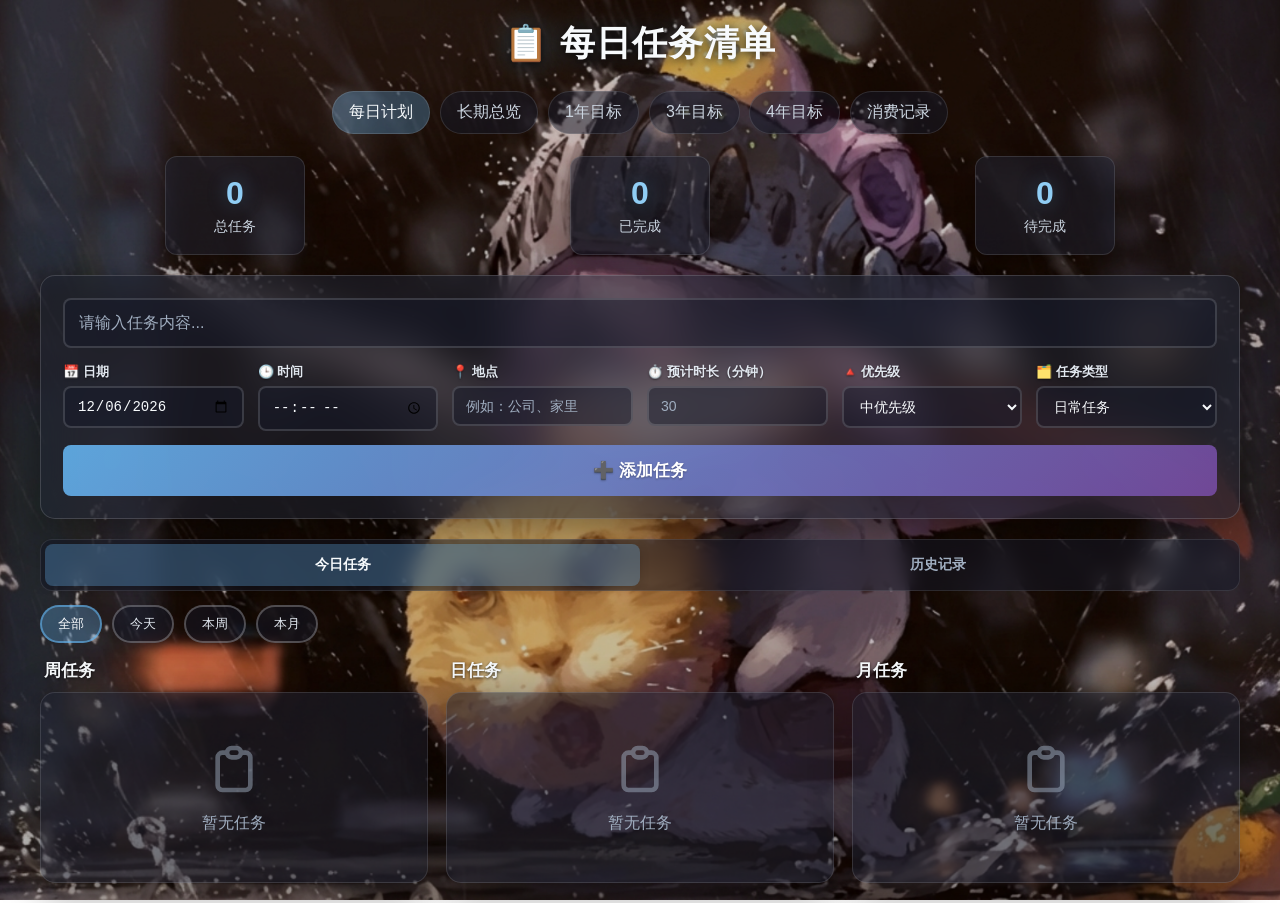
==== index.html @ 4affd630 "Initial static site" ====
﻿<!DOCTYPE html>
<html lang="zh-CN">
<head>
  <meta charset="UTF-8" />
  <meta name="viewport" content="width=device-width, initial-scale=1.0" />
  <title>每日任务清单</title>
  <link rel="stylesheet" href="motion.css" />
  <style>
    * { margin: 0; padding: 0; box-sizing: border-box; }

    body {
      font-family: "Segoe UI", Tahoma, Geneva, Verdana, sans-serif;
      background: url("bg.png") no-repeat center center fixed;
      background-size: cover;
      min-height: 100vh;
      padding: 20px;
      position: relative;
      color: #f7fafc;
    }

    body::before {
      content: "";
      position: fixed;
      inset: 0;
      background: rgba(0, 0, 0, 0.22);
      z-index: -1;
    }

    .container {
      max-width: 1200px;
      margin: 0 auto;
    }

    h1 {
      text-align: center;
      margin-bottom: 24px;
      font-size: 2.2em;
      text-shadow: 0 2px 10px rgba(0,0,0,0.8), 0 0 30px rgba(100, 200, 255, 0.3);
      letter-spacing: 1px;
    }

    .page-nav {
      display: flex;
      flex-wrap: wrap;
      gap: 10px;
      justify-content: center;
      margin-bottom: 22px;
    }

    .nav-link {
      display: inline-flex;
      align-items: center;
      justify-content: center;
      padding: 10px 16px;
      border-radius: 999px;
      background: rgba(20, 25, 40, 0.5);
      border: 1px solid rgba(255, 255, 255, 0.12);
      color: #cbd5e0;
      text-decoration: none;
      transition: transform 0.2s, background 0.2s, color 0.2s;
      backdrop-filter: blur(10px);
    }

    .nav-link:hover,
    .nav-link.active {
      background: rgba(99, 179, 237, 0.3);
      color: #f7fafc;
      transform: translateY(-1px);
    }

    .stats {
      display: flex;
      justify-content: space-around;
      margin-bottom: 20px;
      flex-wrap: wrap;
      gap: 15px;
    }

    .stat-card {
      background: rgba(30, 35, 50, 0.5);
      backdrop-filter: blur(18px);
      padding: 18px 24px;
      border-radius: 12px;
      text-align: center;
      box-shadow: 0 5px 20px rgba(0,0,0,0.3);
      min-width: 140px;
      border: 1px solid rgba(255, 255, 255, 0.12);
    }

    .stat-number {
      font-size: 2em;
      font-weight: bold;
      color: #90cdf4;
      text-shadow: 0 0 20px rgba(99, 179, 237, 0.35);
    }

    .stat-label {
      color: #cbd5e0;
      font-size: 14px;
      margin-top: 6px;
      font-weight: 500;
    }

    .input-section {
      background: rgba(30, 35, 50, 0.55);
      backdrop-filter: blur(20px);
      padding: 22px;
      border-radius: 15px;
      box-shadow: 0 10px 40px rgba(0,0,0,0.4);
      margin-bottom: 20px;
      border: 1px solid rgba(255, 255, 255, 0.15);
    }

    .task-input {
      width: 100%;
      padding: 14px;
      border: 2px solid rgba(255, 255, 255, 0.15);
      border-radius: 8px;
      font-size: 16px;
      margin-bottom: 15px;
      background: rgba(20, 25, 40, 0.5);
      color: #f7fafc;
      transition: all 0.25s;
    }
    .task-input::placeholder { color: #a0aec0; }
    .task-input:focus {
      outline: none;
      border-color: rgba(99, 179, 237, 0.6);
      box-shadow: 0 0 15px rgba(99, 179, 237, 0.2);
    }

    .input-grid {
      display: grid;
      grid-template-columns: repeat(auto-fit, minmax(150px, 1fr));
      gap: 14px;
      margin-bottom: 14px;
    }

    .input-group {
      display: flex;
      flex-direction: column;
    }

    .input-group label {
      font-weight: 600;
      color: #e2e8f0;
      margin-bottom: 5px;
      font-size: 13px;
      text-shadow: 0 1px 2px rgba(0,0,0,0.5);
    }

    .input-group input,
    .input-group select {
      padding: 10px 12px;
      border: 2px solid rgba(255, 255, 255, 0.15);
      border-radius: 8px;
      font-size: 14px;
      transition: all 0.25s;
      background: rgba(20, 25, 40, 0.5);
      color: #f7fafc;
    }

    .input-group input::placeholder { color: #a0aec0; }

    .input-group input:focus,
    .input-group select:focus {
      outline: none;
      border-color: rgba(99, 179, 237, 0.6);
      box-shadow: 0 0 15px rgba(99, 179, 237, 0.2);
    }

    .btn-add {
      width: 100%;
      padding: 14px;
      background: linear-gradient(135deg, rgba(99, 179, 237, 0.9) 0%, rgba(118, 75, 162, 0.9) 100%);
      color: white;
      border: none;
      border-radius: 8px;
      font-size: 17px;
      font-weight: 600;
      cursor: pointer;
      transition: transform 0.2s, box-shadow 0.2s;
      text-shadow: 0 1px 2px rgba(0,0,0,0.3);
    }

    .btn-add:hover {
      transform: translateY(-2px);
      box-shadow: 0 5px 20px rgba(99, 179, 237, 0.4);
    }

    .view-tabs {
      display: flex;
      gap: 0;
      margin-bottom: 14px;
      background: rgba(20, 25, 40, 0.5);
      border-radius: 12px;
      padding: 4px;
      backdrop-filter: blur(10px);
      border: 1px solid rgba(255, 255, 255, 0.1);
    }

    .view-tab {
      flex: 1;
      padding: 12px 18px;
      border: none;
      background: transparent;
      color: #a0aec0;
      border-radius: 8px;
      cursor: pointer;
      transition: all 0.25s;
      font-size: 14px;
      font-weight: 600;
    }

    .view-tab.active {
      background: rgba(99, 179, 237, 0.3);
      color: #f7fafc;
      box-shadow: 0 2px 10px rgba(0,0,0,0.2);
    }

    .filters {
      display: flex;
      gap: 10px;
      margin-bottom: 16px;
      flex-wrap: wrap;
    }

    .filter-btn {
      padding: 8px 16px;
      border: 2px solid rgba(255,255,255,0.25);
      background: rgba(20, 25, 40, 0.5);
      color: #e2e8f0;
      border-radius: 20px;
      cursor: pointer;
      transition: all 0.25s;
      backdrop-filter: blur(10px);
    }

    .filter-btn.active,
    .filter-btn:hover {
      background: rgba(99, 179, 237, 0.3);
      border-color: rgba(99, 179, 237, 0.6);
      color: #f7fafc;
    }

    .task-grid {
      display: grid;
      grid-template-columns: repeat(3, minmax(0, 1fr));
      gap: 18px;
      align-items: start;
    }

    .task-grid.history-mode {
      grid-template-columns: 1fr;
    }
    .task-grid.history-mode .task-column-left,
    .task-grid.history-mode .task-column-right {
      display: none;
    }
    .task-grid.history-mode .task-column-center {
      grid-column: 1 / -1;
    }
    .task-grid.history-mode .column-title {
      display: none;
    }

    @media (max-width: 1100px) {
      .task-grid { grid-template-columns: 1fr; }
    }

    .task-column {
      display: flex;
      flex-direction: column;
      gap: 10px;
    }

    .column-title {
      color: #f7fafc;
      font-size: 1.05em;
      font-weight: 700;
      text-shadow: 0 1px 3px rgba(0,0,0,0.7);
      margin-left: 4px;
    }

    .task-list {
      background: rgba(30, 35, 50, 0.5);
      backdrop-filter: blur(20px);
      border-radius: 15px;
      padding: 18px;
      box-shadow: 0 10px 40px rgba(0,0,0,0.4);
      border: 1px solid rgba(255, 255, 255, 0.12);
      min-height: 180px;
    }

    .date-group { margin-bottom: 24px; }
    .date-group:last-child { margin-bottom: 0; }

    .date-header {
      display: flex;
      align-items: center;
      gap: 10px;
      font-size: 1.05em;
      color: #f7fafc;
      font-weight: 700;
      margin-bottom: 14px;
      padding-bottom: 10px;
      border-bottom: 2px solid rgba(99, 179, 237, .6);
    }

    .date-badge {
      background: linear-gradient(135deg, rgba(99, 179, 237, 0.9) 0%, rgba(118, 75, 162, 0.9) 100%);
      color: white;
      padding: 4px 12px;
      border-radius: 20px;
      font-size: 0.8em;
      box-shadow: 0 2px 10px rgba(0,0,0,0.25);
    }

    .date-weekday {
      color: #a0aec0;
      font-size: 0.9em;
      font-weight: 500;
    }

    .timeline {
      position: relative;
      padding-left: 68px;
    }

    .timeline::before {
      content: '';
      position: absolute;
      left: 50px;
      top: 0;
      bottom: 0;
      width: 3px;
      background: linear-gradient(to bottom, rgba(102, 126, 234, 0.8), rgba(118, 75, 162, 0.8));
      border-radius: 3px;
    }

    .time-period { margin-bottom: 16px; }

    .time-period-header {
      display: flex;
      align-items: center;
      gap: 10px;
      margin-bottom: 10px;
      margin-left: -68px;
      padding-left: 68px;
      position: relative;
    }

    .time-period-icon {
      width: 32px;
      height: 32px;
      border-radius: 50%;
      display: flex;
      align-items: center;
      justify-content: center;
      font-size: 14px;
      position: absolute;
      left: 34px;
      z-index: 2;
      border: 2px solid white;
      box-shadow: 0 2px 8px rgba(0,0,0,0.15);
    }

    .period-morning .time-period-icon { background: #FFD54F; }
    .period-afternoon .time-period-icon { background: #FF8A65; }
    .period-evening .time-period-icon { background: #7986CB; }
    .period-night .time-period-icon { background: #9575CD; }
    .period-allday .time-period-icon { background: #81C784; }

    .time-period-title {
      font-weight: 600;
      color: #e2e8f0;
      font-size: 0.9em;
      text-transform: uppercase;
      letter-spacing: 1px;
    }

    .task-item {
      display: flex;
      align-items: flex-start;
      margin-bottom: 10px;
      position: relative;
      animation: slideIn 0.25s ease;
    }

    @keyframes slideIn {
      from { opacity: 0; transform: translateX(-12px); }
      to { opacity: 1; transform: translateX(0); }
    }

    @keyframes fadeOut {
      from { opacity: 1; transform: translateX(0); }
      to { opacity: 0; transform: translateX(20px); }
    }

    .task-item.fading-out { animation: fadeOut 0.5s ease forwards; }

    .task-time {
      position: absolute;
      left: -68px;
      width: 46px;
      text-align: right;
      font-weight: 700;
      color: #90cdf4;
      font-size: 12px;
      top: 10px;
    }

    .task-dot {
      position: absolute;
      left: -19px;
      top: 14px;
      width: 12px;
      height: 12px;
      border-radius: 50%;
      background: #1a202c;
      border: 3px solid #63b3ed;
      z-index: 1;
      transition: all 0.25s;
      box-shadow: 0 0 8px rgba(99, 179, 237, 0.4);
    }

    .task-item:hover .task-dot {
      transform: scale(1.25);
      background: #63b3ed;
    }
    .task-item.completed .task-dot {
      background: #81C784;
      border-color: #81C784;
    }

    .task-card {
      flex: 1;
      background: rgba(40, 45, 65, 0.62);
      border-radius: 12px;
      padding: 12px;
      margin-left: 12px;
      transition: all 0.25s;
      border-left: 4px solid #63b3ed;
      position: relative;
      backdrop-filter: blur(14px);
      box-shadow: 0 2px 15px rgba(0,0,0,0.28);
    }

    .task-card:hover {
      box-shadow: 0 8px 30px rgba(0,0,0,0.35);
      transform: translateX(4px);
      background: rgba(50, 55, 75, 0.78);
    }

    .task-item.completed .task-card {
      opacity: 0.62;
      border-left-color: #81C784;
    }

    .task-item.completed .task-title {
      text-decoration: line-through;
      color: #a0aec0;
    }

    .task-card.priority-high { border-left-color: #fc8181; }
    .task-card.priority-medium { border-left-color: #f6ad55; }
    .task-card.priority-low { border-left-color: #68d391; }

    .task-header {
      display: flex;
      align-items: flex-start;
      gap: 10px;
      margin-bottom: 8px;
    }

    .checkbox {
      width: 22px;
      height: 22px;
      border: 2px solid #63b3ed;
      border-radius: 50%;
      cursor: pointer;
      display: flex;
      align-items: center;
      justify-content: center;
      transition: all 0.25s;
      flex-shrink: 0;
      margin-top: 2px;
    }

    .checkbox:hover { background: rgba(99, 179, 237, 0.2); }

    .checkbox.checked {
      background: #81C784;
      border-color: #81C784;
    }

    .checkbox.checked::after {
      content: "✓";
      color: #fff;
      font-size: 12px;
      font-weight: 700;
    }

    .task-title {
      flex: 1;
      font-weight: 600;
      color: #f7fafc;
      font-size: 14px;
      line-height: 1.4;
    }

    .task-type-badge {
      display: inline-block;
      margin-left: 8px;
      font-size: 11px;
      padding: 2px 8px;
      border-radius: 12px;
      vertical-align: middle;
      border: 1px solid rgba(255,255,255,.12);
      background: rgba(0,0,0,.25);
      color: #e2e8f0;
    }

    .type-weekly { color: #90cdf4; }
    .type-monthly { color: #f6ad55; }
    .type-halfYear { color: #fc8181; }

    .task-meta {
      display: flex;
      flex-wrap: wrap;
      gap: 8px;
      margin-left: 32px;
      margin-bottom: 6px;
    }

    .task-meta span {
      display: flex;
      align-items: center;
      gap: 4px;
      font-size: 12px;
      color: #e2e8f0;
      background: rgba(0, 0, 0, 0.35);
      padding: 4px 8px;
      border-radius: 14px;
    }

    .priority-badge { font-weight: 600; font-size: 11px; }

    .task-progress {
      margin-left: 32px;
      margin-top: 8px;
      display: flex;
      align-items: center;
      gap: 8px;
      flex-wrap: wrap;
    }

    .progress-bar {
      flex: 1;
      min-width: 140px;
      height: 8px;
      background: rgba(255,255,255,0.12);
      border-radius: 999px;
      overflow: hidden;
    }

    .progress-fill {
      height: 100%;
      background: linear-gradient(90deg, #63b3ed, #9f7aea);
      width: 0%;
      transition: width .25s ease;
    }

    .progress-text {
      font-size: 12px;
      color: #cbd5e0;
      min-width: 36px;
    }

    .btn-progress {
      background: rgba(99,179,237,.25);
      color: #fff;
      border: 1px solid rgba(99,179,237,.4);
      padding: 4px 10px;
      border-radius: 8px;
      cursor: pointer;
      font-size: 12px;
    }

    .btn-progress:hover { background: rgba(99,179,237,.38); }

    .btn-delete {
      background: #ff5252;
      color: white;
      border: none;
      padding: 6px 10px;
      border-radius: 6px;
      cursor: pointer;
      font-size: 12px;
      transition: all 0.25s;
      position: absolute;
      right: 10px;
      top: 10px;
      opacity: 0;
    }

    .task-card:hover .btn-delete { opacity: 1; }
    .btn-delete:hover { background: #ff1744; }

    .empty-state {
      text-align: center;
      padding: 30px 10px;
      color: #a0aec0;
    }

    .empty-state svg {
      width: 56px;
      height: 56px;
      margin-bottom: 12px;
      opacity: 0.5;
    }

    .history-list {
      display: flex;
      flex-direction: column;
      gap: 12px;
    }

    .history-item {
      display: flex;
      align-items: center;
      gap: 15px;
      background: rgba(40, 45, 65, 0.6);
      border-radius: 12px;
      padding: 15px 20px;
      backdrop-filter: blur(15px);
      border-left: 4px solid #81C784;
      animation: slideIn 0.25s ease;
    }

    .history-checkbox {
      width: 24px;
      height: 24px;
      border-radius: 50%;
      background: #81C784;
      display: flex;
      align-items: center;
      justify-content: center;
      color: white;
      font-size: 14px;
      font-weight: bold;
      flex-shrink: 0;
    }

    .history-content { flex: 1; }

    .history-title {
      font-size: 15px;
      font-weight: 600;
      color: #f7fafc;
      text-decoration: line-through;
      opacity: 0.75;
      margin-bottom: 8px;
    }

    .history-meta {
      display: flex;
      flex-wrap: wrap;
      gap: 10px;
    }

    .history-meta span {
      display: flex;
      align-items: center;
      gap: 4px;
      font-size: 12px;
      color: #a0aec0;
      background: rgba(0, 0, 0, 0.35);
      padding: 4px 10px;
      border-radius: 15px;
    }

    .history-meta .completed-time {
      color: #81C784;
      background: rgba(129, 199, 132, 0.15);
    }
  </style>
</head>
<body>
  <div class="container">
    <h1 data-motion-stage style="--motion-order: 0;">📋 每日任务清单</h1>

    <nav class="page-nav" data-motion-stage style="--motion-order: 1;">
      <a class="nav-link active" href="index.html" data-hover-pop>每日计划</a>
      <a class="nav-link" href="goals.html#overview" data-hover-pop>长期总览</a>
      <a class="nav-link" href="goals.html#1y" data-hover-pop>1年目标</a>
      <a class="nav-link" href="goals.html#3y" data-hover-pop>3年目标</a>
      <a class="nav-link" href="goals.html#4y" data-hover-pop>4年目标</a>
      <a class="nav-link" href="expenses.html" data-hover-pop>消费记录</a>
    </nav>

    <div class="stats" data-motion-stage style="--motion-order: 2;">
      <div class="stat-card" data-hover-pop>
        <div class="stat-number" id="totalTasks">0</div>
        <div class="stat-label">总任务</div>
      </div>
      <div class="stat-card" data-hover-pop>
        <div class="stat-number" id="completedTasks">0</div>
        <div class="stat-label">已完成</div>
      </div>
      <div class="stat-card" data-hover-pop>
        <div class="stat-number" id="pendingTasks">0</div>
        <div class="stat-label">待完成</div>
      </div>
    </div>

    <div class="input-section" data-motion-stage style="--motion-order: 3;" data-hover-pop>
      <input type="text" class="task-input" id="taskInput" placeholder="请输入任务内容..." />

      <div class="input-grid">
        <div class="input-group">
          <label>📅 日期</label>
          <input type="date" id="dateInput" />
        </div>
        <div class="input-group">
          <label>🕒 时间</label>
          <input type="time" id="timeInput" />
        </div>
        <div class="input-group">
          <label>📍 地点</label>
          <input type="text" id="locationInput" placeholder="例如：公司、家里" />
        </div>
        <div class="input-group">
          <label>⏱️ 预计时长（分钟）</label>
          <input type="number" id="durationInput" placeholder="30" min="1" />
        </div>
        <div class="input-group">
          <label>🔺 优先级</label>
          <select id="priorityInput">
            <option value="high">高优先级</option>
            <option value="medium" selected>中优先级</option>
            <option value="low">低优先级</option>
          </select>
        </div>
        <div class="input-group">
          <label>🗂️ 任务类型</label>
          <select id="taskTypeInput" onchange="onTaskTypeChange()">
            <option value="daily" selected>日常任务</option>
            <option value="weekly">周任务</option>
            <option value="monthly">月任务</option>
            <option value="halfYear">半年任务</option>
          </select>
        </div>
        <div class="input-group" id="endDateGroup" style="display:none;">
          <label>📅 结束日期</label>
          <input type="date" id="taskEndDateInput" />
        </div>
      </div>

      <button class="btn-add" onclick="addTask()">➕ 添加任务</button>
    </div>

    <div class="view-tabs" data-motion-stage style="--motion-order: 4;" data-hover-pop>
      <button class="view-tab active" id="tab-tasks" onclick="switchView('tasks')">今日任务</button>
      <button class="view-tab" id="tab-history" onclick="switchView('history')">历史记录</button>
    </div>

    <div class="filters" id="taskFilters" data-motion-stage style="--motion-order: 5;">
      <button class="filter-btn active" onclick="filterTasks('all', event)" data-hover-pop>全部</button>
      <button class="filter-btn" onclick="filterTasks('today', event)" data-hover-pop>今天</button>
      <button class="filter-btn" onclick="filterTasks('week', event)" data-hover-pop>本周</button>
      <button class="filter-btn" onclick="filterTasks('month', event)" data-hover-pop>本月</button>
    </div>

    <div class="task-grid motion-swap" id="taskGrid" data-motion-stage style="--motion-order: 6;">
      <div class="task-column task-column-left">
        <h2 class="column-title">周任务</h2>
        <div class="task-list" id="weeklyList"></div>
      </div>
      <div class="task-column task-column-center">
        <h2 class="column-title">日任务</h2>
        <div class="task-list" id="taskList"></div>
      </div>
      <div class="task-column task-column-right">
        <h2 class="column-title">月任务</h2>
        <div class="task-list" id="monthlyList"></div>
      </div>
    </div>
  </div>

  <script src="motion.js"></script>
  <script>
    let tasks = JSON.parse(localStorage.getItem("tasks")) || [];
    let currentFilter = "all";
    let currentView = "tasks";
    const uiSections = {
      input: document.querySelector(".input-section"),
      stats: document.querySelector(".stats"),
      filters: document.getElementById("taskFilters"),
      taskGrid: document.getElementById("taskGrid")
    };

    document.getElementById("dateInput").valueAsDate = new Date();
    initializeMotionState();

    function initializeMotionState() {
      [uiSections.input, uiSections.stats, uiSections.filters].forEach(section => {
        if (!section) return;
        section.classList.add("motion-section", "is-visible");
      });
    }

    function setDailyPanelsVisible(visible) {
      if (!window.PageMotion) {
        uiSections.input.style.display = visible ? "block" : "none";
        uiSections.stats.style.display = visible ? "flex" : "none";
        uiSections.filters.style.display = visible ? "flex" : "none";
        return;
      }

      PageMotion.setVisibility(uiSections.input, visible, { displayValue: "block" });
      PageMotion.setVisibility(uiSections.stats, visible, { displayValue: "flex" });
      PageMotion.setVisibility(uiSections.filters, visible, { displayValue: "flex" });
    }

    function transitionTaskContent(render) {
      if (!window.PageMotion || !uiSections.taskGrid) {
        render();
        return;
      }

      PageMotion.animateSwap(uiSections.taskGrid, render, {
        outMs: 145,
        inMs: 250
      });
    }

    function saveTasks() {
      localStorage.setItem("tasks", JSON.stringify(tasks));
      updateStats();
    }

    function updateStats() {
      const total = tasks.length;
      const completed = tasks.filter(t => t.completed).length;
      const pending = total - completed;

      document.getElementById("totalTasks").textContent = total;
      document.getElementById("completedTasks").textContent = completed;
      document.getElementById("pendingTasks").textContent = pending;
    }

    function addTask() {
      const taskInput = document.getElementById("taskInput");
      const dateInput = document.getElementById("dateInput");
      const timeInput = document.getElementById("timeInput");
      const locationInput = document.getElementById("locationInput");
      const durationInput = document.getElementById("durationInput");
      const priorityInput = document.getElementById("priorityInput");
      const taskTypeInput = document.getElementById("taskTypeInput");
      const taskEndDateInput = document.getElementById("taskEndDateInput");

      if (!taskInput.value.trim()) {
        alert("请输入任务内容！");
        return;
      }

      const taskType = taskTypeInput.value;
      const task = {
        id: Date.now(),
        title: taskInput.value.trim(),
        date: dateInput.value || formatDateKey(new Date()),
        time: timeInput.value,
        location: locationInput.value.trim(),
        duration: durationInput.value,
        priority: priorityInput.value,
        taskType,
        taskEndDate: taskType !== "daily" ? (taskEndDateInput.value || null) : null,
        progress: 0,
        progressHistory: [],
        completed: false,
        createdAt: new Date().toISOString()
      };

      tasks.push(task);
      saveTasks();
      renderTasks();

      taskInput.value = "";
      timeInput.value = "";
      locationInput.value = "";
      durationInput.value = "";
      priorityInput.value = "medium";
      taskTypeInput.value = "daily";
      taskEndDateInput.value = "";
      document.getElementById("endDateGroup").style.display = "none";
    }

    function onTaskTypeChange() {
      const taskType = document.getElementById("taskTypeInput").value;
      const endDateGroup = document.getElementById("endDateGroup");
      const endDateInput = document.getElementById("taskEndDateInput");
      const dateInput = document.getElementById("dateInput");

      if (taskType === "daily") {
        endDateGroup.style.display = "none";
        endDateInput.value = "";
        return;
      }

      endDateGroup.style.display = "flex";

      const startDate = new Date(dateInput.value || new Date());
      const endDate = new Date(startDate);

      switch (taskType) {
        case "weekly":
          endDate.setDate(endDate.getDate() + 6);
          break;
        case "monthly":
          endDate.setMonth(endDate.getMonth() + 1);
          endDate.setDate(endDate.getDate() - 1);
          break;
        case "halfYear":
          endDate.setMonth(endDate.getMonth() + 6);
          endDate.setDate(endDate.getDate() - 1);
          break;
      }

      endDateInput.value = formatDateKey(endDate);
    }

    function formatDateKey(date) {
      const y = date.getFullYear();
      const m = String(date.getMonth() + 1).padStart(2, "0");
      const d = String(date.getDate()).padStart(2, "0");
      return `${y}-${m}-${d}`;
    }

    function getTaskTypeLabel(type) {
      const labels = {
        daily: "日常",
        weekly: "周任务",
        monthly: "月任务",
        halfYear: "半年任务"
      };
      return labels[type] || type;
    }

    function toggleTask(id) {
      const task = tasks.find(t => t.id === id);
      const taskElement = document.querySelector(`.task-item[data-task-id="${id}"]`);

      if (!task || !taskElement) return;

      taskElement.classList.add("fading-out");
      setTimeout(() => {
        task.completed = true;
        task.completedAt = new Date().toISOString();
        saveTasks();
        renderTasks();
      }, 350);
    }

    function deleteTask(id) {
      if (!confirm("确定要删除这个任务吗？")) return;
      tasks = tasks.filter(t => t.id !== id);
      saveTasks();
      if (currentView === "history") renderHistory();
      else renderTasks();
    }

    function filterTasks(filter, event) {
      if (currentFilter === filter) {
        document.querySelectorAll(".filter-btn").forEach(btn => btn.classList.remove("active"));
        if (event && event.target) event.target.classList.add("active");
        return;
      }

      currentFilter = filter;
      document.querySelectorAll(".filter-btn").forEach(btn => btn.classList.remove("active"));
      if (event && event.target) event.target.classList.add("active");
      if (currentView === "tasks") {
        transitionTaskContent(() => renderTasks());
      }
    }

    function switchView(view) {
      if (currentView === view) return;
      currentView = view;

      document.querySelectorAll(".view-tab").forEach(tab => tab.classList.remove("active"));
      document.getElementById(`tab-${view}`).classList.add("active");

      const inputSection = document.querySelector(".input-section");
      const taskFilters = document.getElementById("taskFilters");
      const stats = document.querySelector(".stats");
      const taskGrid = document.getElementById("taskGrid");
      const weeklyList = document.getElementById("weeklyList");
      const monthlyList = document.getElementById("monthlyList");

      transitionTaskContent(() => {
        if (view === "history") {
          if (!window.PageMotion) {
            inputSection.style.display = "none";
            taskFilters.style.display = "none";
            stats.style.display = "none";
          } else {
            setDailyPanelsVisible(false);
          }

          taskGrid.classList.add("history-mode");
          weeklyList.innerHTML = "";
          monthlyList.innerHTML = "";
          renderHistory();
          return;
        }

        if (!window.PageMotion) {
          inputSection.style.display = "block";
          taskFilters.style.display = "flex";
          stats.style.display = "flex";
        } else {
          setDailyPanelsVisible(true);
        }

        taskGrid.classList.remove("history-mode");
        renderTasks();
      });
    }

    function getFilteredTasks() {
      const today = new Date();
      today.setHours(0, 0, 0, 0);

      const weekLater = new Date(today);
      weekLater.setDate(weekLater.getDate() + 7);

      const monthLater = new Date(today);
      monthLater.setMonth(monthLater.getMonth() + 1);

      const pendingTasks = tasks.filter(task => !task.completed);

      return pendingTasks.filter(task => {
        const taskDate = new Date(task.date);
        taskDate.setHours(0, 0, 0, 0);

        switch (currentFilter) {
          case "today":
            return taskDate.getTime() === today.getTime();
          case "week":
            return taskDate >= today && taskDate <= weekLater;
          case "month":
            return taskDate >= today && taskDate <= monthLater;
          default:
            return true;
        }
      }).sort((a, b) => {
        const dateCompare = new Date(a.date) - new Date(b.date);
        if (dateCompare !== 0) return dateCompare;

        if (!a.time && !b.time) return 0;
        if (!a.time) return 1;
        if (!b.time) return -1;
        return a.time.localeCompare(b.time);
      });
    }

    function getCompletedTasks() {
      return tasks
        .filter(task => task.completed)
        .sort((a, b) => new Date(b.completedAt || b.createdAt) - new Date(a.completedAt || a.createdAt));
    }

    function getTimePeriod(time) {
      if (!time) return "allday";
      const hour = parseInt(time.split(":")[0], 10);
      if (hour < 12) return "morning";
      if (hour < 18) return "afternoon";
      if (hour < 22) return "evening";
      return "night";
    }

    function getPeriodTitle(period) {
      const titles = {
        morning: "🌅 上午",
        afternoon: "☀️ 下午",
        evening: "🌆 晚上",
        night: "🌙 深夜",
        allday: "📌 全天"
      };
      return titles[period];
    }

    function getPeriodIcon(period) {
      const icons = {
        morning: "🌅",
        afternoon: "☀️",
        evening: "🌆",
        night: "🌙",
        allday: "📌"
      };
      return icons[period];
    }

    function renderTasks() {
      const taskGrid = document.getElementById("taskGrid");
      taskGrid.classList.remove("history-mode");

      const filteredTasks = getFilteredTasks();

      // 关键修复：长期任务不要生成“每天实例”，避免刷屏
      // 直接按任务类型分栏展示
      const weeklyTasks = filteredTasks.filter(task => task.taskType === "weekly");
      const dailyTasks = filteredTasks.filter(task => task.taskType === "daily" || !task.taskType);
      const monthlyTasks = filteredTasks.filter(task => task.taskType === "monthly" || task.taskType === "halfYear");

      renderTaskColumn("weeklyList", weeklyTasks);
      renderTaskColumn("taskList", dailyTasks);
      renderTaskColumn("monthlyList", monthlyTasks);
    }

    function renderTaskColumn(listId, columnTasks) {
      const taskList = document.getElementById(listId);
      if (!taskList) return;

      if (columnTasks.length === 0) {
        taskList.innerHTML = `
          <div class="empty-state" data-hover-pop>
            <svg viewBox="0 0 24 24" fill="none" stroke="currentColor" stroke-width="2">
              <path d="M9 5H7a2 2 0 00-2 2v12a2 2 0 002 2h10a2 2 0 002-2V7a2 2 0 00-2-2h-2M9 5a2 2 0 002 2h2a2 2 0 002-2M9 5a2 2 0 012-2h2a2 2 0 012 2"/>
            </svg>
            <p>暂无任务</p>
          </div>
        `;
        return;
      }

      const groupedTasks = columnTasks.reduce((groups, task) => {
        const date = task.date || "未指定日期";
        if (!groups[date]) groups[date] = [];
        groups[date].push(task);
        return groups;
      }, {});

      const sortedDates = Object.keys(groupedTasks).sort((a, b) => {
        if (a === "未指定日期") return 1;
        if (b === "未指定日期") return -1;
        return new Date(a) - new Date(b);
      });

      let html = "";
      for (const date of sortedDates) {
        const dateTasks = groupedTasks[date];
        const dateInfo = formatDateInfo(date);

        html += `
          <div class="date-group">
            <div class="date-header">
              <span class="date-badge">${dateInfo.label}</span>
              <span>${dateInfo.fullDate}</span>
              <span class="date-weekday">${dateInfo.weekday}</span>
            </div>
            <div class="timeline">
        `;

        const periodGroups = dateTasks.reduce((groups, task) => {
          const period = getTimePeriod(task.time);
          if (!groups[period]) groups[period] = [];
          groups[period].push(task);
          return groups;
        }, {});

        const periodOrder = ["morning", "afternoon", "evening", "night", "allday"];

        for (const period of periodOrder) {
          if (!periodGroups[period]) continue;

          html += `
            <div class="time-period period-${period}">
              <div class="time-period-header">
                <div class="time-period-icon">${getPeriodIcon(period)}</div>
                <span class="time-period-title">${getPeriodTitle(period)}</span>
              </div>
          `;

          for (const task of periodGroups[period]) {
            html += renderTaskItem(task);
          }

          html += `</div>`;
        }

        html += `</div></div>`;
      }

      taskList.innerHTML = html;
    }

    function renderHistory() {
      const taskList = document.getElementById("taskList");
      const completedTasks = getCompletedTasks();

      if (completedTasks.length === 0) {
        taskList.innerHTML = `
          <div class="empty-state" data-hover-pop>
            <svg viewBox="0 0 24 24" fill="none" stroke="currentColor" stroke-width="2">
              <path d="M9 5H7a2 2 0 00-2 2v12a2 2 0 002 2h10a2 2 0 002-2V7a2 2 0 00-2-2h-2M9 5a2 2 0 002 2h2a2 2 0 002-2M9 5a2 2 0 012-2h2a2 2 0 012 2"/>
            </svg>
            <p>暂无已完成任务</p>
          </div>
        `;
        return;
      }

      let html = '<div class="history-list">';

      for (const task of completedTasks) {
        const completedDate = new Date(task.completedAt || task.createdAt);
        const completedTimeStr =
          `${completedDate.getMonth() + 1}月${completedDate.getDate()}日 ` +
          `${String(completedDate.getHours()).padStart(2, "0")}:${String(completedDate.getMinutes()).padStart(2, "0")}`;

        const priorityBadgeMap = {
          high: "🔴 高",
          medium: "🟡 中",
          low: "🟢 低"
        };
        const priorityBadge = priorityBadgeMap[task.priority] || "🟡 中";

        html += `
          <div class="history-item" data-hover-pop>
            <div class="history-checkbox">✓</div>
            <div class="history-content">
              <div class="history-title">${escapeHtml(task.title)}</div>
              <div class="history-meta">
                <span>📅 ${task.date || "未指定日期"}</span>
                ${task.time ? `<span>🕒 ${task.time}</span>` : ""}
                ${task.location ? `<span>📍 ${escapeHtml(task.location)}</span>` : ""}
                <span class="priority-badge">${priorityBadge}</span>
                <span class="completed-time">✓ 完成于 ${completedTimeStr}</span>
              </div>
            </div>
            <button class="btn-delete" onclick="deleteTask(${task.id})" style="opacity:1;position:static;">删除</button>
          </div>
        `;
      }

      html += "</div>";
      taskList.innerHTML = html;
    }

    function renderTaskItem(task) {
      const priorityClass = `priority-${task.priority || "medium"}`;
      const priorityBadgeMap = {
        high: "🔴 高",
        medium: "🟡 中",
        low: "🟢 低"
      };
      const priorityBadge = priorityBadgeMap[task.priority] || "🟡 中";

      const isLongTerm = task.taskType && task.taskType !== "daily";
      const taskTypeLabel = isLongTerm ? getTaskTypeLabel(task.taskType) : "";
      const typeClass = isLongTerm ? `type-${task.taskType}` : "";

      let remainingDays = "";
      if (isLongTerm && task.taskEndDate) {
        const end = new Date(task.taskEndDate);
        const today = new Date();
        today.setHours(0, 0, 0, 0);
        end.setHours(0, 0, 0, 0);

        const diff = Math.ceil((end - today) / (1000 * 60 * 60 * 24));
        if (diff > 0) remainingDays = `还剩${diff}天`;
        else if (diff === 0) remainingDays = "今天截止";
        else remainingDays = "已过期";
      }

      return `
        <div class="task-item ${task.completed ? "completed" : ""} ${isLongTerm ? `long-term ${typeClass}` : ""}" data-task-id="${task.id}" data-hover-pop>
          <div class="task-time">${task.time || (isLongTerm ? "长期" : "全天")}</div>
          <div class="task-dot"></div>
          <div class="task-card ${priorityClass}">
            <div class="task-header">
              <div class="checkbox ${task.completed ? "checked" : ""}" onclick="toggleTask(${task.id})"></div>
              <div class="task-title">
                ${escapeHtml(task.title)}
                ${isLongTerm ? `<span class="task-type-badge ${typeClass}">${taskTypeLabel}</span>` : ""}
              </div>
            </div>
            <div class="task-meta">
              ${task.location ? `<span>📍 ${escapeHtml(task.location)}</span>` : ""}
              ${task.duration ? `<span>⏱️ ${task.duration}分钟</span>` : ""}
              <span class="priority-badge">${priorityBadge}</span>
              ${isLongTerm && remainingDays ? `<span class="remaining-days">⏰ ${remainingDays}</span>` : ""}
            </div>
            ${isLongTerm && !task.completed ? `
              <div class="task-progress">
                <div class="progress-bar">
                  <div class="progress-fill" style="width: ${task.progress || 0}%"></div>
                </div>
                <span class="progress-text">${task.progress || 0}%</span>
                <button class="btn-progress" onclick="updateProgress(${task.id}, event)">更新进度</button>
              </div>
            ` : ""}
            <button class="btn-delete" onclick="deleteTask(${task.id})">删除</button>
          </div>
        </div>
      `;
    }

    function updateProgress(id, event) {
      if (event) event.stopPropagation();
      const task = tasks.find(t => t.id === id);
      if (!task) return;

      const current = Number(task.progress || 0);
      const input = prompt(`请输入进度（0-100）`, current);
      if (input === null) return;

      const value = Number(input);
      if (Number.isNaN(value) || value < 0 || value > 100) {
        alert("请输入 0 到 100 的数字");
        return;
      }

      task.progress = value;
      task.progressHistory = task.progressHistory || [];
      task.progressHistory.push({
        value,
        time: new Date().toISOString()
      });

      if (value >= 100) {
        task.completed = true;
        task.completedAt = new Date().toISOString();
      }

      saveTasks();
      if (currentView === "history") renderHistory();
      else renderTasks();
    }

    function formatDateInfo(dateStr) {
      if (!dateStr || dateStr === "未指定日期") {
        return { label: "未指定", fullDate: "未指定日期", weekday: "" };
      }

      const date = new Date(dateStr);
      if (Number.isNaN(date.getTime())) {
        return { label: "异常日期", fullDate: dateStr, weekday: "" };
      }

      const today = new Date();
      today.setHours(0, 0, 0, 0);

      const tomorrow = new Date(today);
      tomorrow.setDate(tomorrow.getDate() + 1);

      const current = new Date(date);
      current.setHours(0, 0, 0, 0);

      const weekdays = ["周日", "周一", "周二", "周三", "周四", "周五", "周六"];

      let label;
      if (current.getTime() === today.getTime()) label = "今天";
      else if (current.getTime() === tomorrow.getTime()) label = "明天";
      else label = `${date.getMonth() + 1}/${date.getDate()}`;

      return {
        label,
        fullDate: `${date.getFullYear()}年${date.getMonth() + 1}月${date.getDate()}日`,
        weekday: weekdays[date.getDay()]
      };
    }

    function escapeHtml(text) {
      const div = document.createElement("div");
      div.textContent = text ?? "";
      return div.innerHTML;
    }

    document.getElementById("taskInput").addEventListener("keypress", function(e) {
      if (e.key === "Enter") addTask();
    });

    renderTasks();
    updateStats();
  </script>
</body>
</html>
---- motion.css ----
:root {
  --motion-fast: 190ms;
  --motion-base: 280ms;
  --motion-slow: 380ms;
  --motion-ease: cubic-bezier(0.22, 1, 0.36, 1);
  --motion-shift-sm: 10px;
  --motion-shift-md: 18px;
  --hover-pop-ms: 460ms;
  --hover-lift: -5px;
  --hover-rest-lift: -1px;
  --hover-pop-shadow: 0 14px 26px rgba(15, 23, 42, 0.16);
}

html.motion-enabled body {
  transition:
    opacity var(--motion-base) var(--motion-ease),
    transform var(--motion-base) var(--motion-ease),
    filter var(--motion-base) var(--motion-ease);
}

html.motion-enabled body.page-leaving {
  opacity: 0;
  transform: translateY(var(--motion-shift-sm));
  filter: saturate(0.98);
}

html.motion-enabled [data-motion-stage],
html.motion-enabled [data-motion-item] {
  will-change: opacity, transform;
  backface-visibility: hidden;
}

html.motion-enabled body.page-ready [data-motion-stage] {
  animation: motion-stage-in var(--motion-slow) var(--motion-ease) both;
  animation-delay: calc(var(--motion-order, 0) * 72ms);
}

html.motion-enabled body.page-ready [data-motion-item] {
  animation: motion-item-in var(--motion-base) var(--motion-ease) both;
  animation-delay: calc(150ms + (var(--motion-item-order, 0) * 46ms));
}

html.motion-enabled .motion-swap,
html.motion-enabled .motion-section {
  will-change: opacity, transform;
  backface-visibility: hidden;
}

html.motion-enabled .motion-swap {
  transition:
    opacity var(--motion-fast) var(--motion-ease),
    transform var(--motion-fast) var(--motion-ease),
    filter var(--motion-fast) var(--motion-ease);
}

html.motion-enabled .motion-swap.is-switching-out {
  opacity: 0;
  transform: translateY(var(--motion-shift-sm));
  filter: saturate(0.98);
}

html.motion-enabled .motion-swap.is-switching-in {
  animation: motion-swap-in var(--motion-base) var(--motion-ease) both;
}

html.motion-enabled .motion-section {
  transition:
    opacity var(--motion-base) var(--motion-ease),
    transform var(--motion-base) var(--motion-ease),
    filter var(--motion-base) var(--motion-ease);
}

html.motion-enabled .motion-section.is-hiding,
html.motion-enabled .motion-section.is-hidden,
html.motion-enabled .motion-section.is-revealing {
  opacity: 0;
  transform: translateY(calc(var(--motion-shift-sm) * -1));
  filter: saturate(0.98);
}

html.motion-enabled .motion-section.is-visible,
html.motion-enabled .motion-section:not(.is-hidden):not(.is-hiding):not(.is-revealing) {
  opacity: 1;
  transform: translateY(0);
  filter: none;
}

html.motion-enabled .motion-section[hidden] {
  display: none !important;
}

@keyframes motion-stage-in {
  from {
    opacity: 0;
    transform: translateY(var(--motion-shift-md));
  }
  to {
    opacity: 1;
    transform: translateY(0);
  }
}

@keyframes motion-item-in {
  from {
    opacity: 0;
    transform: translateY(14px);
  }
  to {
    opacity: 1;
    transform: translateY(0);
  }
}

@keyframes motion-swap-in {
  from {
    opacity: 0;
    transform: translateY(14px);
    filter: saturate(0.98);
  }
  to {
    opacity: 1;
    transform: translateY(0);
    filter: none;
  }
}

@media (hover: hover) and (pointer: fine) {
  html.motion-enabled [data-hover-pop] {
    will-change: transform, box-shadow, filter;
    backface-visibility: hidden;
    transition:
      transform var(--motion-base) var(--motion-ease),
      box-shadow var(--motion-base) var(--motion-ease),
      filter var(--motion-base) var(--motion-ease);
    transform: translate3d(0, 0, 0);
  }

  html.motion-enabled [data-hover-pop].is-hover-popping {
    animation: hover-pop var(--hover-pop-ms) var(--motion-ease) both;
  }

  html.motion-enabled [data-hover-pop]:hover {
    transform: translate3d(0, var(--hover-rest-lift), 0);
    box-shadow: var(--hover-pop-shadow);
    filter: brightness(1.015) saturate(1.02);
  }
}

@keyframes hover-pop {
  0% {
    transform: translate3d(0, 0, 0);
  }
  42% {
    transform: translate3d(0, var(--hover-lift), 0);
  }
  72% {
    transform: translate3d(0, 0, 0);
  }
  100% {
    transform: translate3d(0, var(--hover-rest-lift), 0);
  }
}

@media (prefers-reduced-motion: reduce) {
  :root {
    --motion-fast: 1ms;
    --motion-base: 1ms;
    --motion-slow: 1ms;
    --motion-shift-sm: 0px;
    --motion-shift-md: 0px;
    --hover-pop-ms: 1ms;
    --hover-lift: 0px;
    --hover-rest-lift: 0px;
  }

  html.motion-enabled body,
  html.motion-enabled [data-motion-stage],
  html.motion-enabled [data-motion-item],
  html.motion-enabled .motion-swap,
  html.motion-enabled .motion-section,
  html.motion-enabled [data-hover-pop] {
    animation-duration: 1ms !important;
    animation-delay: 0ms !important;
    transition-duration: 1ms !important;
    transform: none !important;
    filter: none !important;
  }

  html.motion-enabled [data-hover-pop]:hover,
  html.motion-enabled [data-hover-pop].is-hover-popping {
    box-shadow: none !important;
  }
}
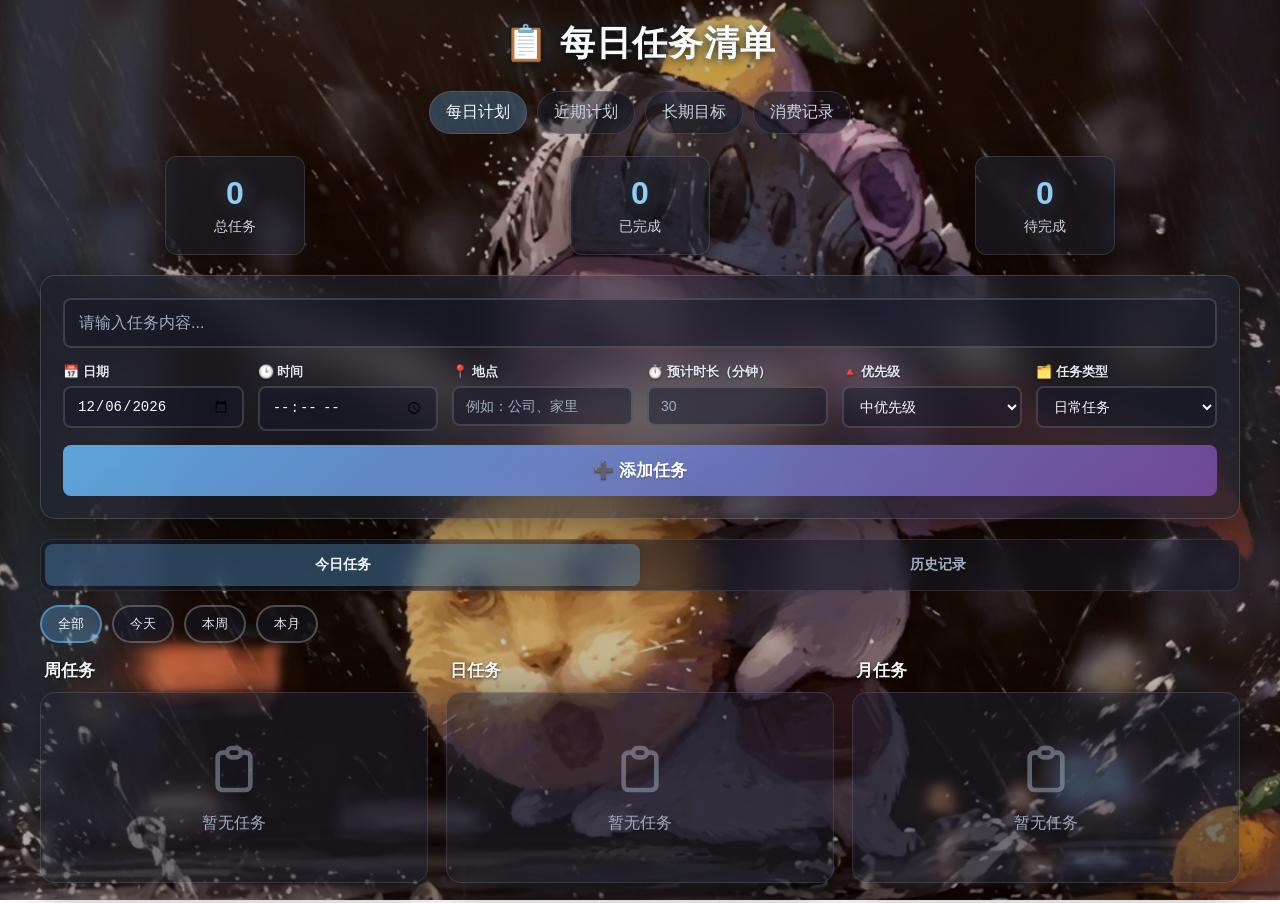
==== commit b57ed47b: "Deploy static site to GitHub Pages" ====
--- a/index.html
+++ b/index.html
@@ -1,16 +1,16 @@
-﻿<!DOCTYPE html>
+<!DOCTYPE html>
 <html lang="zh-CN">
 <head>
   <meta charset="UTF-8" />
   <meta name="viewport" content="width=device-width, initial-scale=1.0" />
   <title>每日任务清单</title>
-  <link rel="stylesheet" href="motion.css" />
+  <link rel="stylesheet" href="styles/motion.css" />
   <style>
     * { margin: 0; padding: 0; box-sizing: border-box; }
 
     body {
       font-family: "Segoe UI", Tahoma, Geneva, Verdana, sans-serif;
-      background: url("bg.png") no-repeat center center fixed;
+      background: url("assets/bg.png") no-repeat center center fixed;
       background-size: cover;
       min-height: 100vh;
       padding: 20px;
@@ -384,6 +384,7 @@
       align-items: flex-start;
       margin-bottom: 10px;
       position: relative;
+      isolation: isolate;
       animation: slideIn 0.25s ease;
     }
 
@@ -630,6 +631,8 @@
       display: flex;
       align-items: center;
       gap: 15px;
+      position: relative;
+      isolation: isolate;
       background: rgba(40, 45, 65, 0.6);
       border-radius: 12px;
       padding: 15px 20px;
@@ -690,12 +693,10 @@
   <div class="container">
     <h1 data-motion-stage style="--motion-order: 0;">📋 每日任务清单</h1>
 
-    <nav class="page-nav" data-motion-stage style="--motion-order: 1;">
+            <nav class="page-nav" data-motion-stage style="--motion-order: 1;">
       <a class="nav-link active" href="index.html" data-hover-pop>每日计划</a>
-      <a class="nav-link" href="goals.html#overview" data-hover-pop>长期总览</a>
-      <a class="nav-link" href="goals.html#1y" data-hover-pop>1年目标</a>
-      <a class="nav-link" href="goals.html#3y" data-hover-pop>3年目标</a>
-      <a class="nav-link" href="goals.html#4y" data-hover-pop>4年目标</a>
+      <a class="nav-link" href="recent.html" data-hover-pop>近期计划</a>
+      <a class="nav-link" href="goals.html#overview" data-hover-pop>长期目标</a>
       <a class="nav-link" href="expenses.html" data-hover-pop>消费记录</a>
     </nav>
 
@@ -788,7 +789,7 @@
     </div>
   </div>
 
-  <script src="motion.js"></script>
+  <script src="scripts/motion.js"></script>
   <script>
     let tasks = JSON.parse(localStorage.getItem("tasks")) || [];
     let currentFilter = "all";
@@ -962,12 +963,59 @@
       }, 350);
     }
 
-    function deleteTask(id) {
-      if (!confirm("确定要删除这个任务吗？")) return;
-      tasks = tasks.filter(t => t.id !== id);
-      saveTasks();
-      if (currentView === "history") renderHistory();
-      else renderTasks();
+    function cloneTaskSnapshot(task) {
+      if (window.structuredClone) return window.structuredClone(task);
+      return JSON.parse(JSON.stringify(task));
+    }
+
+    function findTaskDeleteElement(id, trigger) {
+      if (trigger && typeof trigger.closest === "function") {
+        const container = trigger.closest(".task-item, .history-item");
+        if (container) return container;
+      }
+
+      return currentView === "history"
+        ? document.querySelector(`.history-item[data-task-id="${id}"]`)
+        : document.querySelector(`.task-item[data-task-id="${id}"]`);
+    }
+
+    function deleteTask(id, trigger) {
+      const taskIndex = tasks.findIndex(task => task.id === id);
+      if (taskIndex < 0) return;
+
+      const snapshot = cloneTaskSnapshot(tasks[taskIndex]);
+      const deleteElement = findTaskDeleteElement(id, trigger);
+
+      const removeTask = () => {
+        tasks = tasks.filter(task => task.id !== id);
+        saveTasks();
+        if (currentView === "history") renderHistory();
+        else renderTasks();
+      };
+
+      const restoreTask = () => {
+        if (tasks.some(task => task.id === id)) return;
+        const nextTasks = tasks.slice();
+        nextTasks.splice(Math.min(taskIndex, nextTasks.length), 0, snapshot);
+        tasks = nextTasks;
+        saveTasks();
+        if (currentView === "history") renderHistory();
+        else renderTasks();
+      };
+
+      if (window.PageMotion?.removeWithUndo) {
+        PageMotion.removeWithUndo({
+          key: `task:${id}`,
+          element: deleteElement,
+          label: snapshot.title || "\u672a\u547d\u540d\u4efb\u52a1",
+          remove: removeTask,
+          restore: restoreTask,
+          timeoutMs: 2200
+        });
+        return;
+      }
+
+      removeTask();
     }
 
     function filterTasks(filter, event) {
@@ -1118,6 +1166,7 @@
       renderTaskColumn("weeklyList", weeklyTasks);
       renderTaskColumn("taskList", dailyTasks);
       renderTaskColumn("monthlyList", monthlyTasks);
+      window.PageMotion?.reconcilePendingRemovals?.();
     }
 
     function renderTaskColumn(listId, columnTasks) {
@@ -1126,7 +1175,7 @@
 
       if (columnTasks.length === 0) {
         taskList.innerHTML = `
-          <div class="empty-state" data-hover-pop>
+          <div class="empty-state">
             <svg viewBox="0 0 24 24" fill="none" stroke="currentColor" stroke-width="2">
               <path d="M9 5H7a2 2 0 00-2 2v12a2 2 0 002 2h10a2 2 0 002-2V7a2 2 0 00-2-2h-2M9 5a2 2 0 002 2h2a2 2 0 002-2M9 5a2 2 0 012-2h2a2 2 0 012 2"/>
             </svg>
@@ -1203,13 +1252,14 @@
 
       if (completedTasks.length === 0) {
         taskList.innerHTML = `
-          <div class="empty-state" data-hover-pop>
+          <div class="empty-state">
             <svg viewBox="0 0 24 24" fill="none" stroke="currentColor" stroke-width="2">
               <path d="M9 5H7a2 2 0 00-2 2v12a2 2 0 002 2h10a2 2 0 002-2V7a2 2 0 00-2-2h-2M9 5a2 2 0 002 2h2a2 2 0 002-2M9 5a2 2 0 012-2h2a2 2 0 012 2"/>
             </svg>
             <p>暂无已完成任务</p>
           </div>
         `;
+        window.PageMotion?.reconcilePendingRemovals?.();
         return;
       }
 
@@ -1229,7 +1279,7 @@
         const priorityBadge = priorityBadgeMap[task.priority] || "🟡 中";
 
         html += `
-          <div class="history-item" data-hover-pop>
+          <div class="history-item" data-task-id="${task.id}">
             <div class="history-checkbox">✓</div>
             <div class="history-content">
               <div class="history-title">${escapeHtml(task.title)}</div>
@@ -1241,13 +1291,14 @@
                 <span class="completed-time">✓ 完成于 ${completedTimeStr}</span>
               </div>
             </div>
-            <button class="btn-delete" onclick="deleteTask(${task.id})" style="opacity:1;position:static;">删除</button>
+            <button class="btn-delete" onclick="deleteTask(${task.id}, this)" style="opacity:1;position:static;">删除</button>
           </div>
         `;
       }
 
       html += "</div>";
       taskList.innerHTML = html;
+      window.PageMotion?.reconcilePendingRemovals?.();
     }
 
     function renderTaskItem(task) {
@@ -1277,7 +1328,7 @@
       }
 
       return `
-        <div class="task-item ${task.completed ? "completed" : ""} ${isLongTerm ? `long-term ${typeClass}` : ""}" data-task-id="${task.id}" data-hover-pop>
+        <div class="task-item ${task.completed ? "completed" : ""} ${isLongTerm ? `long-term ${typeClass}` : ""}" data-task-id="${task.id}">
           <div class="task-time">${task.time || (isLongTerm ? "长期" : "全天")}</div>
           <div class="task-dot"></div>
           <div class="task-card ${priorityClass}">
@@ -1303,7 +1354,7 @@
                 <button class="btn-progress" onclick="updateProgress(${task.id}, event)">更新进度</button>
               </div>
             ` : ""}
-            <button class="btn-delete" onclick="deleteTask(${task.id})">删除</button>
+            <button class="btn-delete" onclick="deleteTask(${task.id}, this)">删除</button>
           </div>
         </div>
       `;
--- a/styles/motion.css
+++ b/styles/motion.css
@@ -0,0 +1,402 @@
+﻿:root {
+  --motion-fast: 190ms;
+  --motion-base: 280ms;
+  --motion-slow: 380ms;
+  --motion-ease: cubic-bezier(0.22, 1, 0.36, 1);
+  --motion-shift-sm: 10px;
+  --motion-shift-md: 18px;
+  --hover-pop-ms: 460ms;
+  --hover-lift: -5px;
+  --hover-rest-lift: -1px;
+  --hover-pop-shadow: 0 14px 26px rgba(15, 23, 42, 0.16);
+}
+
+html.motion-enabled body {
+  transition:
+    opacity var(--motion-base) var(--motion-ease),
+    transform var(--motion-base) var(--motion-ease),
+    filter var(--motion-base) var(--motion-ease);
+}
+
+html.motion-enabled body.page-leaving {
+  opacity: 0;
+  transform: translateY(var(--motion-shift-sm));
+  filter: saturate(0.98);
+}
+
+html.motion-enabled [data-motion-stage],
+html.motion-enabled [data-motion-item] {
+  will-change: opacity, transform;
+  backface-visibility: hidden;
+}
+
+html.motion-enabled body.page-ready [data-motion-stage] {
+  animation: motion-stage-in var(--motion-slow) var(--motion-ease) both;
+  animation-delay: calc(var(--motion-order, 0) * 72ms);
+}
+
+html.motion-enabled body.page-ready [data-motion-item] {
+  animation: motion-item-in var(--motion-base) var(--motion-ease) both;
+  animation-delay: calc(150ms + (var(--motion-item-order, 0) * 46ms));
+}
+
+html.motion-enabled .motion-swap,
+html.motion-enabled .motion-section {
+  will-change: opacity, transform;
+  backface-visibility: hidden;
+}
+
+html.motion-enabled .motion-swap {
+  transition:
+    opacity var(--motion-fast) var(--motion-ease),
+    transform var(--motion-fast) var(--motion-ease),
+    filter var(--motion-fast) var(--motion-ease);
+}
+
+html.motion-enabled .motion-swap.is-switching-out {
+  opacity: 0;
+  transform: translateY(var(--motion-shift-sm));
+  filter: saturate(0.98);
+}
+
+html.motion-enabled .motion-swap.is-switching-in {
+  animation: motion-swap-in var(--motion-base) var(--motion-ease) both;
+}
+
+html.motion-enabled .motion-section {
+  transition:
+    opacity var(--motion-base) var(--motion-ease),
+    transform var(--motion-base) var(--motion-ease),
+    filter var(--motion-base) var(--motion-ease);
+}
+
+html.motion-enabled .motion-section.is-hiding,
+html.motion-enabled .motion-section.is-hidden,
+html.motion-enabled .motion-section.is-revealing {
+  opacity: 0;
+  transform: translateY(calc(var(--motion-shift-sm) * -1));
+  filter: saturate(0.98);
+}
+
+html.motion-enabled .motion-section.is-visible,
+html.motion-enabled .motion-section:not(.is-hidden):not(.is-hiding):not(.is-revealing) {
+  opacity: 1;
+  transform: translateY(0);
+  filter: none;
+}
+
+html.motion-enabled .motion-section[hidden] {
+  display: none !important;
+}
+
+@keyframes motion-stage-in {
+  from {
+    opacity: 0;
+    transform: translateY(var(--motion-shift-md));
+  }
+  to {
+    opacity: 1;
+    transform: translateY(0);
+  }
+}
+
+@keyframes motion-item-in {
+  from {
+    opacity: 0;
+    transform: translateY(14px);
+  }
+  to {
+    opacity: 1;
+    transform: translateY(0);
+  }
+}
+
+@keyframes motion-swap-in {
+  from {
+    opacity: 0;
+    transform: translateY(14px);
+    filter: saturate(0.98);
+  }
+  to {
+    opacity: 1;
+    transform: translateY(0);
+    filter: none;
+  }
+}
+
+@media (hover: hover) and (pointer: fine) {
+  html.motion-enabled [data-hover-pop] {
+    will-change: transform, box-shadow, filter;
+    backface-visibility: hidden;
+    transition:
+      transform var(--motion-base) var(--motion-ease),
+      box-shadow var(--motion-base) var(--motion-ease),
+      filter var(--motion-base) var(--motion-ease);
+    transform: translate3d(0, 0, 0);
+  }
+
+  html.motion-enabled [data-hover-pop].is-hover-popping {
+    animation: hover-pop var(--hover-pop-ms) var(--motion-ease) both;
+  }
+
+  html.motion-enabled [data-hover-pop]:hover {
+    transform: translate3d(0, var(--hover-rest-lift), 0);
+    box-shadow: var(--hover-pop-shadow);
+    filter: brightness(1.015) saturate(1.02);
+  }
+}
+
+@keyframes hover-pop {
+  0% {
+    transform: translate3d(0, 0, 0);
+  }
+  42% {
+    transform: translate3d(0, var(--hover-lift), 0);
+  }
+  72% {
+    transform: translate3d(0, 0, 0);
+  }
+  100% {
+    transform: translate3d(0, var(--hover-rest-lift), 0);
+  }
+}
+
+html.motion-enabled .motion-remove-layer {
+  position: fixed;
+  inset: 0;
+  pointer-events: none;
+  overflow: hidden;
+  z-index: 9996;
+}
+
+html.motion-enabled .motion-remove-shell {
+  position: fixed;
+  overflow: hidden;
+  pointer-events: none;
+  transform: translateZ(0);
+  border-radius: var(--ghost-radius, 16px);
+}
+
+html.motion-enabled .motion-remove-ghost {
+  width: 100%;
+  height: 100%;
+  border-radius: inherit;
+  overflow: hidden;
+  box-shadow:
+    0 10px 24px rgba(2, 8, 23, 0.22),
+    inset 0 1px 0 rgba(255, 255, 255, 0.05);
+}
+
+html.motion-enabled .motion-remove-ghost-copy,
+html.motion-enabled .motion-remove-ghost-copy * {
+  pointer-events: none !important;
+}
+
+html.motion-enabled .motion-remove-ghost-copy {
+  width: 100%;
+  height: 100%;
+  opacity: 0.92;
+  animation: none !important;
+  transition: none !important;
+}
+
+html.motion-enabled .motion-remove-shell.is-animating .motion-remove-ghost {
+  animation: motion-remove-ghost-out 120ms linear both;
+}
+
+html.motion-enabled .motion-remove-shell.is-reduced.is-animating .motion-remove-ghost {
+  animation-duration: 80ms;
+}
+
+html.motion-enabled .motion-undo-host {
+  position: relative;
+  overflow: visible;
+}
+
+html.motion-enabled .motion-panel-undo-stack {
+  position: absolute;
+  top: 12px;
+  right: 12px;
+  width: min(240px, calc(100% - 24px));
+  display: flex;
+  flex-direction: column;
+  gap: 8px;
+  pointer-events: none;
+  z-index: 8;
+}
+
+html.motion-enabled .motion-panel-undo,
+html.motion-enabled .motion-fallback-undo {
+  position: relative;
+  display: flex;
+  align-items: center;
+  justify-content: space-between;
+  gap: 10px;
+  overflow: hidden;
+  pointer-events: auto;
+  border-radius: 12px;
+  border: 1px solid rgba(191, 219, 254, 0.16);
+  background: linear-gradient(160deg, rgba(15, 23, 42, 0.88), rgba(30, 41, 59, 0.76));
+  box-shadow: 0 10px 24px rgba(2, 8, 23, 0.22);
+  backdrop-filter: blur(14px);
+  opacity: 0;
+  transition: opacity var(--motion-fast) var(--motion-ease);
+}
+
+html.motion-enabled .motion-panel-undo {
+  min-height: 44px;
+  padding: 9px 11px 11px;
+}
+
+html.motion-enabled .motion-panel-undo.is-visible,
+html.motion-enabled .motion-fallback-undo.is-visible {
+  opacity: 1;
+}
+
+html.motion-enabled .motion-panel-undo.is-exiting,
+html.motion-enabled .motion-fallback-undo.is-exiting {
+  opacity: 0;
+}
+
+html.motion-enabled .motion-panel-undo-copy,
+html.motion-enabled .motion-fallback-undo-copy {
+  min-width: 0;
+  display: flex;
+  align-items: center;
+  gap: 8px;
+}
+
+html.motion-enabled .motion-panel-undo-badge {
+  width: 8px;
+  height: 8px;
+  border-radius: 999px;
+  flex-shrink: 0;
+  background: linear-gradient(135deg, rgba(96, 165, 250, 0.95), rgba(129, 140, 248, 0.92));
+  box-shadow: 0 0 10px rgba(96, 165, 250, 0.38);
+}
+
+html.motion-enabled .motion-panel-undo-label,
+html.motion-enabled .motion-fallback-undo-label {
+  color: #f8fbff;
+  font-size: 13px;
+  font-weight: 600;
+  white-space: nowrap;
+  overflow: hidden;
+  text-overflow: ellipsis;
+}
+
+html.motion-enabled .motion-panel-undo-action,
+html.motion-enabled .motion-fallback-undo-action {
+  display: inline-flex;
+  align-items: center;
+  justify-content: center;
+  flex-shrink: 0;
+  min-width: 52px;
+  padding: 7px 11px;
+  border: 1px solid rgba(191, 219, 254, 0.18);
+  border-radius: 999px;
+  background: rgba(125, 211, 252, 0.12);
+  color: #e0f2fe;
+  font-size: 12px;
+  font-weight: 700;
+  line-height: 1;
+  cursor: pointer;
+  transition:
+    background var(--motion-fast) var(--motion-ease),
+    border-color var(--motion-fast) var(--motion-ease);
+}
+
+html.motion-enabled .motion-panel-undo-action:hover,
+html.motion-enabled .motion-fallback-undo-action:hover {
+  background: rgba(125, 211, 252, 0.2);
+  border-color: rgba(191, 219, 254, 0.28);
+}
+
+html.motion-enabled .motion-panel-undo-progress,
+html.motion-enabled .motion-fallback-undo-progress {
+  position: absolute;
+  left: 0;
+  right: 0;
+  bottom: 0;
+  height: 2px;
+  background: rgba(255, 255, 255, 0.06);
+}
+
+html.motion-enabled .motion-panel-undo-progress-fill,
+html.motion-enabled .motion-fallback-undo-progress-fill {
+  width: 100%;
+  height: 100%;
+  background: linear-gradient(90deg, rgba(224, 242, 254, 0.78), rgba(125, 211, 252, 0.82));
+  transform-origin: left center;
+  animation: motion-undo-progress var(--undo-duration, 2200ms) linear forwards;
+}
+
+html.motion-enabled .motion-fallback-stack {
+  position: fixed;
+  right: max(12px, env(safe-area-inset-right));
+  bottom: max(12px, env(safe-area-inset-bottom));
+  width: min(210px, calc(100vw - 24px));
+  display: flex;
+  flex-direction: column;
+  gap: 8px;
+  pointer-events: none;
+  z-index: 9997;
+}
+
+html.motion-enabled .motion-fallback-undo {
+  min-height: 40px;
+  padding: 9px 10px 11px;
+}
+
+@keyframes motion-remove-ghost-out {
+  from {
+    opacity: 1;
+  }
+  to {
+    opacity: 0;
+  }
+}
+
+@keyframes motion-undo-progress {
+  from {
+    transform: scaleX(1);
+  }
+  to {
+    transform: scaleX(0);
+  }
+}
+
+@media (prefers-reduced-motion: reduce) {
+  :root {
+    --motion-fast: 1ms;
+    --motion-base: 1ms;
+    --motion-slow: 1ms;
+    --motion-shift-sm: 0px;
+    --motion-shift-md: 0px;
+    --hover-pop-ms: 1ms;
+    --hover-lift: 0px;
+    --hover-rest-lift: 0px;
+  }
+
+  html.motion-enabled body,
+  html.motion-enabled [data-motion-stage],
+  html.motion-enabled [data-motion-item],
+  html.motion-enabled .motion-swap,
+  html.motion-enabled .motion-section,
+  html.motion-enabled [data-hover-pop],
+  html.motion-enabled .motion-panel-undo,
+  html.motion-enabled .motion-fallback-undo,
+  html.motion-enabled .motion-remove-ghost,
+  html.motion-enabled .motion-remove-ghost-copy {
+    animation-duration: 1ms !important;
+    animation-delay: 0ms !important;
+    transition-duration: 1ms !important;
+    transform: none !important;
+    filter: none !important;
+  }
+
+  html.motion-enabled [data-hover-pop]:hover,
+  html.motion-enabled [data-hover-pop].is-hover-popping {
+    box-shadow: none !important;
+  }
+}
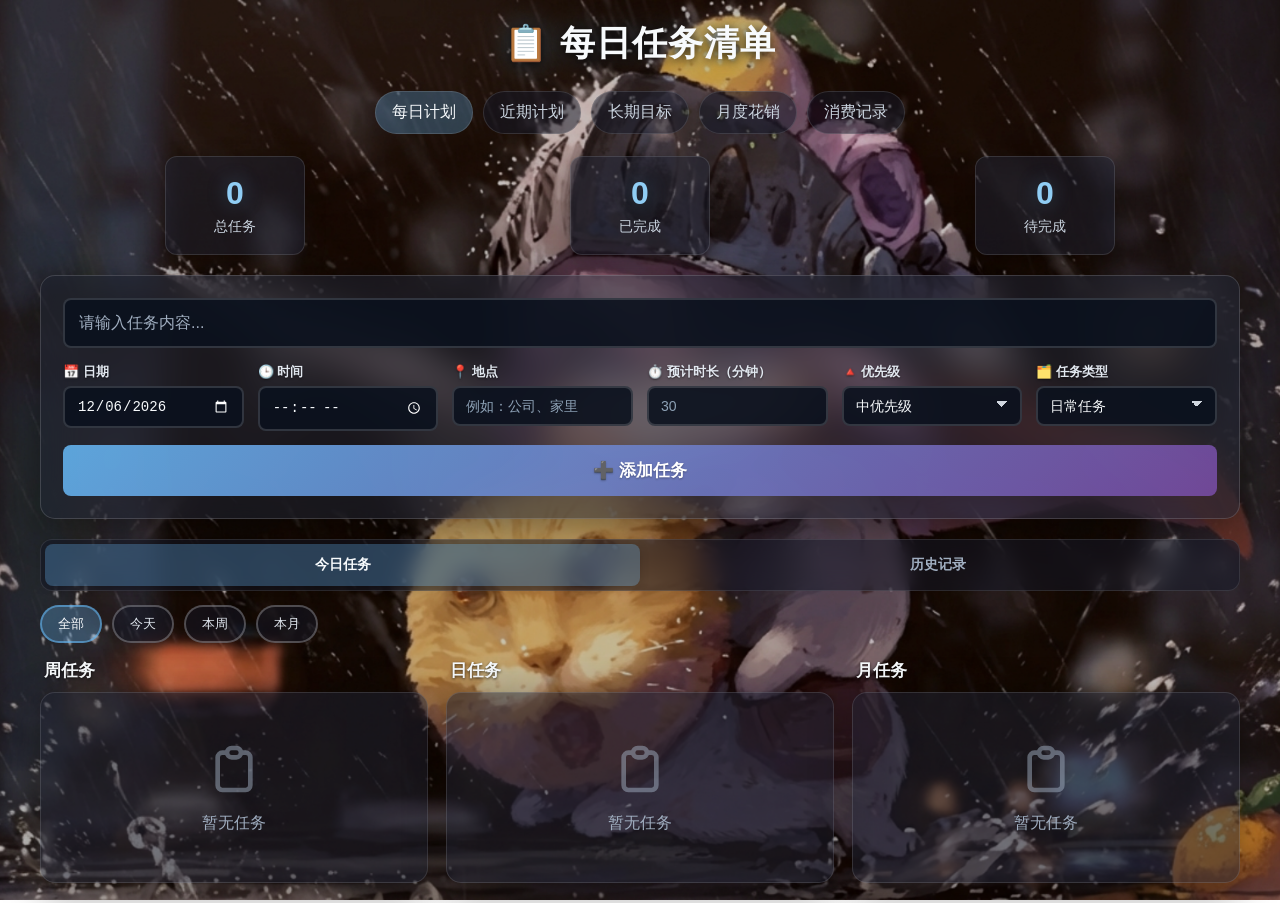
==== commit 2980a8bf: "Deploy static site to GitHub Pages" ====
--- a/index.html
+++ b/index.html
@@ -118,15 +118,18 @@
       border-radius: 8px;
       font-size: 16px;
       margin-bottom: 15px;
-      background: rgba(20, 25, 40, 0.5);
+      background: rgba(12, 18, 30, 0.9);
+      background-color: rgba(12, 18, 30, 0.9);
       color: #f7fafc;
+      color-scheme: dark;
       transition: all 0.25s;
     }
     .task-input::placeholder { color: #a0aec0; }
     .task-input:focus {
       outline: none;
       border-color: rgba(99, 179, 237, 0.6);
-      box-shadow: 0 0 15px rgba(99, 179, 237, 0.2);
+      box-shadow: 0 0 15px rgba(99, 179, 237, 0.15);
+      background-color: rgba(14, 22, 36, 0.96);
     }
 
     .input-grid {
@@ -156,17 +159,40 @@
       border-radius: 8px;
       font-size: 14px;
       transition: all 0.25s;
-      background: rgba(20, 25, 40, 0.5);
+      background: rgba(12, 18, 30, 0.9);
+      background-color: rgba(12, 18, 30, 0.9);
       color: #f7fafc;
-    }
-
-    .input-group input::placeholder { color: #a0aec0; }
+      color-scheme: dark;
+    }
+
+    .input-group input::placeholder { color: #8ea2b6; }
+
+    .input-group select {
+      appearance: none;
+      background-image:
+        linear-gradient(45deg, transparent 50%, rgba(226, 232, 240, 0.92) 50%),
+        linear-gradient(135deg, rgba(226, 232, 240, 0.92) 50%, transparent 50%);
+      background-position:
+        calc(100% - 18px) calc(50% - 2px),
+        calc(100% - 12px) calc(50% - 2px);
+      background-size: 6px 6px, 6px 6px;
+      background-repeat: no-repeat;
+      padding-right: 38px;
+    }
+
+    .input-group select option,
+    .input-group select optgroup {
+      background: #101826;
+      background-color: #101826;
+      color: #f7fafc;
+    }
 
     .input-group input:focus,
     .input-group select:focus {
       outline: none;
       border-color: rgba(99, 179, 237, 0.6);
-      box-shadow: 0 0 15px rgba(99, 179, 237, 0.2);
+      box-shadow: 0 0 15px rgba(99, 179, 237, 0.15);
+      background-color: rgba(14, 22, 36, 0.96);
     }
 
     .btn-add {
@@ -696,8 +722,9 @@
             <nav class="page-nav" data-motion-stage style="--motion-order: 1;">
       <a class="nav-link active" href="index.html" data-hover-pop>每日计划</a>
       <a class="nav-link" href="recent.html" data-hover-pop>近期计划</a>
-      <a class="nav-link" href="goals.html#overview" data-hover-pop>长期目标</a>
-      <a class="nav-link" href="expenses.html" data-hover-pop>消费记录</a>
+        <a class="nav-link" href="goals.html#overview" data-hover-pop>长期目标</a>
+        <a class="nav-link" href="budget.html" data-hover-pop>月度花销</a>
+        <a class="nav-link" href="expenses.html" data-hover-pop>消费记录</a>
     </nav>
 
     <div class="stats" data-motion-stage style="--motion-order: 2;">
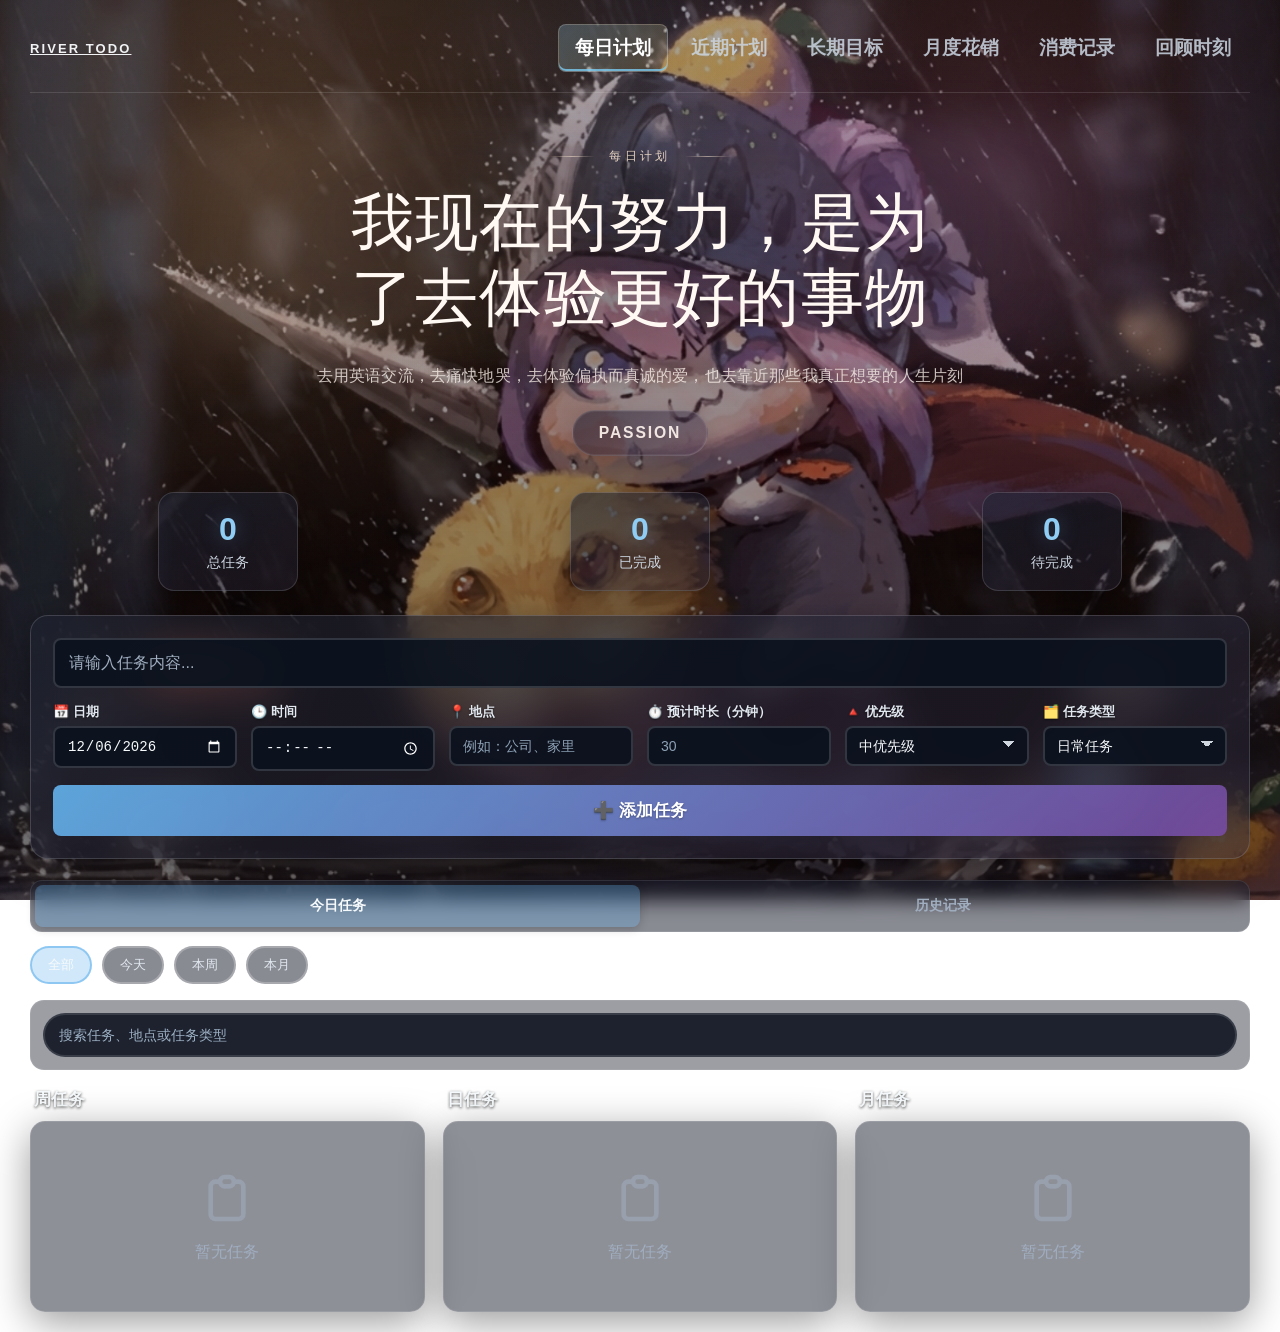
==== commit db4b1f35: "feat(h5): 完善回顾时刻与消费可视化体验" ====
--- a/index.html
+++ b/index.html
@@ -3,13 +3,21 @@
 <head>
   <meta charset="UTF-8" />
   <meta name="viewport" content="width=device-width, initial-scale=1.0" />
-  <title>每日任务清单</title>
+  <title>每日计划 | 去体验更好的事物</title>
   <link rel="stylesheet" href="styles/motion.css" />
   <style>
+    @font-face {
+      font-family: "Ma Shan Zheng";
+      src: url("assets/fonts/MaShanZheng-Regular.ttf") format("truetype");
+      font-style: normal;
+      font-weight: 400;
+      font-display: swap;
+    }
+
     * { margin: 0; padding: 0; box-sizing: border-box; }
 
     body {
-      font-family: "Segoe UI", Tahoma, Geneva, Verdana, sans-serif;
+      font-family: "Microsoft YaHei", "PingFang SC", "Hiragino Sans GB", "Noto Sans SC", sans-serif;
       background: url("assets/bg.png") no-repeat center center fixed;
       background-size: cover;
       min-height: 100vh;
@@ -22,21 +30,187 @@
       content: "";
       position: fixed;
       inset: 0;
-      background: rgba(0, 0, 0, 0.22);
+      background:
+        linear-gradient(180deg, rgba(9, 8, 16, 0.18) 0%, rgba(12, 12, 24, 0.36) 100%),
+        rgba(0, 0, 0, 0.2);
+      z-index: -2;
+    }
+
+    body::after {
+      content: "";
+      position: fixed;
+      inset: 0;
+      background:
+        radial-gradient(circle at 20% 16%, rgba(255, 205, 156, 0.18), transparent 34%),
+        radial-gradient(circle at 78% 18%, rgba(240, 153, 214, 0.16), transparent 30%),
+        radial-gradient(circle at 52% 4%, rgba(158, 182, 255, 0.14), transparent 24%);
       z-index: -1;
+      pointer-events: none;
     }
 
     .container {
-      max-width: 1200px;
+      max-width: 1220px;
       margin: 0 auto;
     }
 
-    h1 {
+    .hero-section {
+      position: relative;
+      padding: 22px 0 18px;
+      margin-bottom: 18px;
       text-align: center;
-      margin-bottom: 24px;
-      font-size: 2.2em;
-      text-shadow: 0 2px 10px rgba(0,0,0,0.8), 0 0 30px rgba(100, 200, 255, 0.3);
-      letter-spacing: 1px;
+      isolation: isolate;
+    }
+
+    .hero-section::before {
+      content: "";
+      position: absolute;
+      inset: 8px 7% auto;
+      height: 240px;
+      border-radius: 999px;
+      background:
+        radial-gradient(circle at 22% 48%, rgba(255, 213, 174, 0.16), transparent 34%),
+        radial-gradient(circle at 75% 38%, rgba(218, 174, 255, 0.16), transparent 36%),
+        radial-gradient(circle at 50% 0%, rgba(166, 187, 255, 0.12), transparent 34%);
+      filter: blur(20px);
+      z-index: -1;
+      pointer-events: none;
+    }
+
+    .hero-copy {
+      position: relative;
+      max-width: 980px;
+      margin: 0 auto;
+      padding: 10px 20px 0;
+    }
+
+    .hero-copy::before {
+      content: "";
+      position: absolute;
+      left: 14%;
+      right: 14%;
+      top: 4px;
+      height: 82%;
+      border-radius: 999px;
+      background: linear-gradient(180deg, rgba(14, 14, 24, 0.18), rgba(14, 14, 24, 0.02));
+      filter: blur(28px);
+      z-index: -1;
+    }
+
+    .hero-kicker {
+      display: inline-flex;
+      align-items: center;
+      gap: 14px;
+      margin-bottom: 18px;
+      color: rgba(242, 222, 202, 0.92);
+      font-size: 12px;
+      letter-spacing: 0.28em;
+      text-transform: uppercase;
+    }
+
+    .hero-kicker::before,
+    .hero-kicker::after {
+      content: "";
+      width: 46px;
+      height: 1px;
+      background: linear-gradient(90deg, transparent, rgba(242, 222, 202, 0.56), transparent);
+    }
+
+    .hero-title {
+      margin: 0 auto;
+      max-width: 980px;
+      font-family: "Ma Shan Zheng", "STKaiti", "KaiTi", "Kaiti SC", "Noto Serif SC", serif;
+      font-size: clamp(2.3rem, 4.9vw, 4.2rem);
+      line-height: 1.2;
+      letter-spacing: 0.02em;
+      font-weight: 400;
+      color: #fff8f3;
+      text-shadow:
+        0 6px 22px rgba(8, 7, 16, 0.28),
+        0 0 24px rgba(248, 208, 183, 0.08),
+        0 0 38px rgba(223, 193, 255, 0.08);
+      text-wrap: balance;
+      transition: opacity 0.36s ease, transform 0.36s ease, filter 0.36s ease;
+      will-change: opacity, transform, filter;
+    }
+
+    .hero-title-rotator {
+      display: flex;
+      align-items: center;
+      justify-content: center;
+      min-height: 9.8rem;
+      padding: 0 8px;
+    }
+
+    .hero-title.is-leaving,
+    .hero-title.is-entering {
+      opacity: 0;
+      filter: blur(6px);
+    }
+
+    .hero-title.is-leaving {
+      transform: translateY(18px) scale(0.985);
+    }
+
+    .hero-title.is-entering {
+      transform: translateY(-18px) scale(1.015);
+    }
+
+    .hero-rotator-toggle-wrap {
+      display: flex;
+      justify-content: center;
+      align-items: center;
+      margin-top: 18px;
+    }
+
+    .hero-rotator-toggle {
+      min-width: 136px;
+      min-height: 46px;
+      padding: 11px 24px;
+      border: 1px solid rgba(255, 244, 238, 0.16);
+      border-radius: 999px;
+      background: linear-gradient(135deg, rgba(35, 30, 46, 0.6), rgba(72, 52, 82, 0.38));
+      color: rgba(255, 243, 238, 0.92);
+      font-size: 0.98rem;
+      letter-spacing: 0.12em;
+      text-transform: uppercase;
+      font-weight: 600;
+      cursor: pointer;
+      backdrop-filter: blur(14px);
+      box-shadow:
+        0 10px 26px rgba(10, 10, 20, 0.2),
+        inset 0 0 0 1px rgba(255, 255, 255, 0.06);
+      transition: transform 0.24s ease, background 0.24s ease, border-color 0.24s ease, box-shadow 0.24s ease;
+    }
+
+    .hero-rotator-toggle:hover {
+      transform: translateY(-1px);
+      background: linear-gradient(135deg, rgba(71, 55, 94, 0.72), rgba(109, 77, 124, 0.48));
+      border-color: rgba(255, 232, 222, 0.26);
+      box-shadow:
+        0 14px 30px rgba(16, 14, 28, 0.24),
+        0 0 26px rgba(236, 202, 221, 0.16);
+    }
+
+    .hero-rotator-toggle.is-active {
+      background: linear-gradient(90deg, rgba(255, 221, 200, 0.96), rgba(226, 194, 255, 0.94));
+      color: rgba(49, 27, 63, 0.9);
+      border-color: rgba(255, 248, 244, 0.42);
+      box-shadow:
+        0 0 22px rgba(232, 196, 232, 0.28),
+        0 10px 26px rgba(31, 18, 38, 0.18);
+    }
+
+    .hero-subtitle {
+      max-width: 780px;
+      margin: 20px auto 0;
+      padding: 0 16px;
+      font-family: "PingFang SC", "Hiragino Sans GB", "Microsoft YaHei", "Noto Sans SC", sans-serif;
+      color: rgba(248, 238, 231, 0.8);
+      font-size: clamp(1rem, 1.28vw, 1.08rem);
+      line-height: 1.95;
+      letter-spacing: 0.01em;
+      text-shadow: 0 1px 10px rgba(5, 6, 18, 0.24);
+      text-wrap: balance;
     }
 
     .page-nav {
@@ -44,47 +218,49 @@
       flex-wrap: wrap;
       gap: 10px;
       justify-content: center;
-      margin-bottom: 22px;
+      margin-bottom: 26px;
     }
 
     .nav-link {
       display: inline-flex;
       align-items: center;
       justify-content: center;
-      padding: 10px 16px;
+      padding: 11px 18px;
       border-radius: 999px;
-      background: rgba(20, 25, 40, 0.5);
-      border: 1px solid rgba(255, 255, 255, 0.12);
-      color: #cbd5e0;
+      background: rgba(17, 20, 33, 0.24);
+      border: 1px solid rgba(255, 255, 255, 0.08);
+      color: rgba(245, 236, 240, 0.88);
       text-decoration: none;
-      transition: transform 0.2s, background 0.2s, color 0.2s;
-      backdrop-filter: blur(10px);
+      transition: transform 0.2s, background 0.2s, color 0.2s, border-color 0.2s;
+      backdrop-filter: blur(8px);
+      box-shadow: 0 6px 20px rgba(12, 10, 22, 0.12);
     }
 
     .nav-link:hover,
     .nav-link.active {
-      background: rgba(99, 179, 237, 0.3);
-      color: #f7fafc;
+      background: linear-gradient(135deg, rgba(155, 172, 242, 0.26), rgba(242, 182, 207, 0.22));
+      color: #fffdfc;
       transform: translateY(-1px);
+      border-color: rgba(245, 220, 255, 0.16);
     }
 
     .stats {
       display: flex;
       justify-content: space-around;
-      margin-bottom: 20px;
+      margin-bottom: 24px;
       flex-wrap: wrap;
       gap: 15px;
     }
 
     .stat-card {
-      background: rgba(30, 35, 50, 0.5);
+      background: linear-gradient(160deg, rgba(28, 33, 49, 0.58), rgba(42, 36, 55, 0.42));
       backdrop-filter: blur(18px);
       padding: 18px 24px;
-      border-radius: 12px;
+      border-radius: 16px;
       text-align: center;
-      box-shadow: 0 5px 20px rgba(0,0,0,0.3);
+      box-shadow: 0 10px 30px rgba(0,0,0,0.28);
       min-width: 140px;
-      border: 1px solid rgba(255, 255, 255, 0.12);
+      border: 1px solid rgba(255, 255, 255, 0.14);
     }
 
     .stat-number {
@@ -102,12 +278,12 @@
     }
 
     .input-section {
-      background: rgba(30, 35, 50, 0.55);
+      background: linear-gradient(160deg, rgba(29, 34, 48, 0.62), rgba(42, 36, 57, 0.46));
       backdrop-filter: blur(20px);
       padding: 22px;
-      border-radius: 15px;
+      border-radius: 18px;
       box-shadow: 0 10px 40px rgba(0,0,0,0.4);
-      margin-bottom: 20px;
+      margin-bottom: 22px;
       border: 1px solid rgba(255, 255, 255, 0.15);
     }
 
@@ -251,6 +427,60 @@
       flex-wrap: wrap;
     }
 
+    .search-toolbar {
+      display: flex;
+      align-items: center;
+      gap: 10px;
+      margin-bottom: 18px;
+      padding: 12px;
+      border-radius: 14px;
+      background: rgba(20, 25, 40, 0.42);
+      backdrop-filter: blur(10px);
+      border: 1px solid rgba(255, 255, 255, 0.08);
+    }
+
+    .task-search-input {
+      width: 100%;
+      padding: 12px 14px;
+      border: 2px solid rgba(255, 255, 255, 0.12);
+      border-radius: 999px;
+      font-size: 14px;
+      background: rgba(12, 18, 30, 0.88);
+      background-color: rgba(12, 18, 30, 0.88);
+      color: #f7fafc;
+      color-scheme: dark;
+      transition: border-color 0.25s ease, box-shadow 0.25s ease, background-color 0.25s ease;
+    }
+
+    .task-search-input::placeholder {
+      color: #9db0c4;
+    }
+
+    .task-search-input:focus {
+      outline: none;
+      border-color: rgba(99, 179, 237, 0.55);
+      box-shadow: 0 0 15px rgba(99, 179, 237, 0.14);
+      background-color: rgba(14, 22, 36, 0.96);
+    }
+
+    .search-clear-btn {
+      flex-shrink: 0;
+      min-width: 88px;
+      padding: 10px 14px;
+      border: 1px solid rgba(255, 255, 255, 0.14);
+      border-radius: 999px;
+      background: rgba(34, 41, 62, 0.82);
+      color: #f1f5f9;
+      cursor: pointer;
+      transition: transform 0.2s ease, background 0.2s ease, border-color 0.2s ease;
+    }
+
+    .search-clear-btn:hover {
+      transform: translateY(-1px);
+      background: rgba(53, 62, 94, 0.92);
+      border-color: rgba(99, 179, 237, 0.32);
+    }
+
     .filter-btn {
       padding: 8px 16px;
       border: 2px solid rgba(255,255,255,0.25);
@@ -291,7 +521,84 @@
     }
 
     @media (max-width: 1100px) {
+      .hero-section {
+        padding: 18px 0 16px;
+      }
+
       .task-grid { grid-template-columns: 1fr; }
+    }
+
+    @media (max-width: 720px) {
+      body {
+        padding: 16px;
+      }
+
+      .hero-section {
+        padding: 12px 0 12px;
+      }
+
+      .hero-copy {
+        padding: 8px 4px 0;
+      }
+
+      .hero-kicker {
+        gap: 10px;
+        margin-bottom: 14px;
+        letter-spacing: 0.2em;
+      }
+
+      .hero-kicker::before,
+      .hero-kicker::after {
+        width: 28px;
+      }
+
+      .hero-title {
+        font-size: clamp(2rem, 8.5vw, 3rem);
+        line-height: 1.2;
+      }
+
+      .hero-title-rotator {
+        min-height: 7.2rem;
+        padding: 0;
+      }
+
+      .hero-subtitle {
+        font-size: 0.96rem;
+        line-height: 1.85;
+        padding: 0 8px;
+      }
+
+      .hero-rotator-toggle-wrap {
+        margin-top: 16px;
+      }
+
+      .hero-rotator-toggle {
+        min-width: 128px;
+        min-height: 44px;
+        padding: 10px 20px;
+        font-size: 0.94rem;
+      }
+
+      .page-nav {
+        gap: 9px;
+      }
+
+      .nav-link {
+        min-width: 132px;
+      }
+
+      .stats {
+        gap: 12px;
+      }
+
+      .search-toolbar {
+        flex-direction: column;
+        align-items: stretch;
+      }
+
+      .search-clear-btn {
+        width: 100%;
+      }
     }
 
     .task-column {
@@ -713,19 +1020,50 @@
       color: #81C784;
       background: rgba(129, 199, 132, 0.15);
     }
+
+    .visually-hidden {
+      position: absolute;
+      width: 1px;
+      height: 1px;
+      padding: 0;
+      margin: -1px;
+      overflow: hidden;
+      clip: rect(0, 0, 0, 0);
+      white-space: nowrap;
+      border: 0;
+    }
   </style>
+  <link rel="stylesheet" href="styles/page-nav.css" />
 </head>
 <body>
   <div class="container">
-    <h1 data-motion-stage style="--motion-order: 0;">📋 每日任务清单</h1>
-
-            <nav class="page-nav" data-motion-stage style="--motion-order: 1;">
-      <a class="nav-link active" href="index.html" data-hover-pop>每日计划</a>
-      <a class="nav-link" href="recent.html" data-hover-pop>近期计划</a>
-        <a class="nav-link" href="goals.html#overview" data-hover-pop>长期目标</a>
-        <a class="nav-link" href="budget.html" data-hover-pop>月度花销</a>
-        <a class="nav-link" href="expenses.html" data-hover-pop>消费记录</a>
+    <nav class="site-top-nav" aria-label="主导航">
+      <a class="site-top-nav__brand" href="index.html">River Todo</a>
+      <div class="page-nav site-top-nav__links">
+        <a class="nav-link active" href="index.html">每日计划</a>
+        <a class="nav-link" href="recent.html">近期计划</a>
+        <a class="nav-link" href="goals.html#overview">长期目标</a>
+        <a class="nav-link" href="budget.html">月度花销</a>
+        <a class="nav-link" href="expenses.html">消费记录</a>
+        <a class="nav-link" href="moments.html">回顾时刻</a>
+      </div>
     </nav>
+
+    <section class="hero-section" data-motion-stage style="--motion-order: 0;">
+      <div class="hero-copy">
+        <div class="hero-kicker">每日计划</div>
+        <div class="hero-title-rotator">
+          <h1 class="hero-title" id="heroTitle" aria-live="polite">我现在的努力，是为了去体验更好的事物</h1>
+        </div>
+        <p class="hero-subtitle">
+          去用英语交流，去痛快地哭，去体验偏执而真诚的爱，也去靠近那些我真正想要的人生片刻
+        </p>
+        <div class="hero-rotator-toggle-wrap">
+          <button class="hero-rotator-toggle" type="button" id="heroRotatorToggle" aria-controls="heroTitle" aria-label="切换首页标语" aria-pressed="false">passion</button>
+        </div>
+      </div>
+
+    </section>
 
     <div class="stats" data-motion-stage style="--motion-order: 2;">
       <div class="stat-card" data-hover-pop>
@@ -743,27 +1081,28 @@
     </div>
 
     <div class="input-section" data-motion-stage style="--motion-order: 3;" data-hover-pop>
+      <label class="visually-hidden" for="taskInput">任务内容</label>
       <input type="text" class="task-input" id="taskInput" placeholder="请输入任务内容..." />
 
       <div class="input-grid">
         <div class="input-group">
-          <label>📅 日期</label>
+          <label for="dateInput">📅 日期</label>
           <input type="date" id="dateInput" />
         </div>
         <div class="input-group">
-          <label>🕒 时间</label>
+          <label for="timeInput">🕒 时间</label>
           <input type="time" id="timeInput" />
         </div>
         <div class="input-group">
-          <label>📍 地点</label>
+          <label for="locationInput">📍 地点</label>
           <input type="text" id="locationInput" placeholder="例如：公司、家里" />
         </div>
         <div class="input-group">
-          <label>⏱️ 预计时长（分钟）</label>
+          <label for="durationInput">⏱️ 预计时长（分钟）</label>
           <input type="number" id="durationInput" placeholder="30" min="1" />
         </div>
         <div class="input-group">
-          <label>🔺 优先级</label>
+          <label for="priorityInput">🔺 优先级</label>
           <select id="priorityInput">
             <option value="high">高优先级</option>
             <option value="medium" selected>中优先级</option>
@@ -771,7 +1110,7 @@
           </select>
         </div>
         <div class="input-group">
-          <label>🗂️ 任务类型</label>
+          <label for="taskTypeInput">🗂️ 任务类型</label>
           <select id="taskTypeInput" onchange="onTaskTypeChange()">
             <option value="daily" selected>日常任务</option>
             <option value="weekly">周任务</option>
@@ -780,7 +1119,7 @@
           </select>
         </div>
         <div class="input-group" id="endDateGroup" style="display:none;">
-          <label>📅 结束日期</label>
+          <label for="taskEndDateInput">📅 结束日期</label>
           <input type="date" id="taskEndDateInput" />
         </div>
       </div>
@@ -798,6 +1137,18 @@
       <button class="filter-btn" onclick="filterTasks('today', event)" data-hover-pop>今天</button>
       <button class="filter-btn" onclick="filterTasks('week', event)" data-hover-pop>本周</button>
       <button class="filter-btn" onclick="filterTasks('month', event)" data-hover-pop>本月</button>
+    </div>
+
+    <div class="search-toolbar" id="taskSearchBar" data-motion-stage style="--motion-order: 5.5;">
+      <label class="visually-hidden" for="taskSearchInput">搜索任务</label>
+      <input
+        type="search"
+        class="task-search-input"
+        id="taskSearchInput"
+        placeholder="搜索任务、地点或任务类型"
+        oninput="handleSearchInput(event)"
+      />
+      <button class="search-clear-btn" id="taskSearchClear" type="button" onclick="clearSearch()" hidden>清空搜索</button>
     </div>
 
     <div class="task-grid motion-swap" id="taskGrid" data-motion-stage style="--motion-order: 6;">
@@ -818,24 +1169,121 @@
 
   <script src="scripts/motion.js"></script>
   <script>
-    let tasks = JSON.parse(localStorage.getItem("tasks")) || [];
+    const TASKS_STORAGE_KEY = "tasks";
+    const TASK_TYPES = ["daily", "weekly", "monthly", "halfYear"];
+    const PRIORITIES = ["high", "medium", "low"];
+
+    let tasks = loadTasks();
     let currentFilter = "all";
     let currentView = "tasks";
+    let currentSearchTerm = "";
     const uiSections = {
       input: document.querySelector(".input-section"),
       stats: document.querySelector(".stats"),
       filters: document.getElementById("taskFilters"),
+      search: document.getElementById("taskSearchBar"),
       taskGrid: document.getElementById("taskGrid")
     };
+    const taskSearchInput = document.getElementById("taskSearchInput");
+    const taskSearchClear = document.getElementById("taskSearchClear");
+    const heroSlides = [
+      "我现在的努力，是为了去体验更好的事物",
+      "管不好事，就要被事管"
+    ];
+    const heroTitle = document.getElementById("heroTitle");
+    const heroRotatorToggle = document.getElementById("heroRotatorToggle");
+    const heroRotationMs = 5200;
+    const heroTransitionMs = 180;
+    let currentHeroSlide = 0;
+    let heroRotationTimer = null;
+    let heroTransitionTimer = null;
 
     document.getElementById("dateInput").valueAsDate = new Date();
     initializeMotionState();
+    initializeHeroRotation();
 
     function initializeMotionState() {
-      [uiSections.input, uiSections.stats, uiSections.filters].forEach(section => {
+      [uiSections.input, uiSections.stats, uiSections.filters, uiSections.search].forEach(section => {
         if (!section) return;
         section.classList.add("motion-section", "is-visible");
       });
+
+      updateSearchUi();
+    }
+
+    function initializeHeroRotation() {
+      if (!heroTitle || heroSlides.length < 2) return;
+
+      heroRotatorToggle?.addEventListener("click", toggleHeroSlide);
+
+      showHeroSlide(0, { immediate: true });
+      startHeroRotation();
+
+      document.addEventListener("visibilitychange", () => {
+        if (document.hidden) {
+          window.clearInterval(heroRotationTimer);
+          return;
+        }
+
+        startHeroRotation();
+      });
+    }
+
+    function syncHeroToggle() {
+      if (!heroRotatorToggle) return;
+      const isSecondSlide = currentHeroSlide === 1;
+      heroRotatorToggle.classList.toggle("is-active", isSecondSlide);
+      heroRotatorToggle.setAttribute("aria-pressed", String(isSecondSlide));
+      heroRotatorToggle.setAttribute(
+        "aria-label",
+        isSecondSlide ? "切换回第一句标语" : "切换到第二句标语"
+      );
+    }
+
+    function toggleHeroSlide() {
+      if (!heroTitle || heroSlides.length < 2) return;
+      showHeroSlide((currentHeroSlide + 1) % heroSlides.length);
+      startHeroRotation();
+    }
+
+    function showHeroSlide(index, { immediate = false } = {}) {
+      if (!heroTitle || !heroSlides[index]) return;
+
+      window.clearTimeout(heroTransitionTimer);
+      heroTitle.classList.remove("is-entering");
+
+      if (immediate) {
+        currentHeroSlide = index;
+        heroTitle.textContent = heroSlides[currentHeroSlide];
+        heroTitle.classList.remove("is-leaving");
+        syncHeroToggle();
+        return;
+      }
+
+      heroTitle.classList.add("is-leaving");
+
+      heroTransitionTimer = window.setTimeout(() => {
+        currentHeroSlide = index;
+        heroTitle.textContent = heroSlides[currentHeroSlide];
+        syncHeroToggle();
+        heroTitle.classList.remove("is-leaving");
+        heroTitle.classList.add("is-entering");
+
+        requestAnimationFrame(() => {
+          requestAnimationFrame(() => {
+            heroTitle.classList.remove("is-entering");
+          });
+        });
+      }, heroTransitionMs);
+    }
+
+    function startHeroRotation() {
+      if (!heroTitle || heroSlides.length < 2) return;
+
+      window.clearInterval(heroRotationTimer);
+      heroRotationTimer = window.setInterval(() => {
+        showHeroSlide((currentHeroSlide + 1) % heroSlides.length);
+      }, heroRotationMs);
     }
 
     function setDailyPanelsVisible(visible) {
@@ -851,6 +1299,58 @@
       PageMotion.setVisibility(uiSections.filters, visible, { displayValue: "flex" });
     }
 
+    function normalizeSearchText(value) {
+      return String(value || "").trim().toLowerCase();
+    }
+
+    function getTaskSearchText(task) {
+      const parts = [
+        task.title,
+        task.location,
+        task.date,
+        task.time,
+        task.priority,
+        getTaskTypeLabel(task.taskType)
+      ];
+
+      return normalizeSearchText(parts.filter(Boolean).join(" "));
+    }
+
+    function matchesCurrentSearch(task) {
+      if (!currentSearchTerm) return true;
+      return getTaskSearchText(task).includes(currentSearchTerm);
+    }
+
+    function updateSearchUi() {
+      if (taskSearchClear) {
+        taskSearchClear.hidden = !currentSearchTerm;
+      }
+    }
+
+    function handleSearchInput(event) {
+      currentSearchTerm = normalizeSearchText(event?.target?.value);
+      updateSearchUi();
+
+      transitionTaskContent(() => {
+        if (currentView === "history") renderHistory();
+        else renderTasks();
+      });
+    }
+
+    function clearSearch() {
+      currentSearchTerm = "";
+      if (taskSearchInput) {
+        taskSearchInput.value = "";
+        taskSearchInput.focus();
+      }
+      updateSearchUi();
+
+      transitionTaskContent(() => {
+        if (currentView === "history") renderHistory();
+        else renderTasks();
+      });
+    }
+
     function transitionTaskContent(render) {
       if (!window.PageMotion || !uiSections.taskGrid) {
         render();
@@ -863,8 +1363,81 @@
       });
     }
 
+    function loadTasks() {
+      try {
+        const rawTasks = localStorage.getItem(TASKS_STORAGE_KEY);
+        if (!rawTasks) {
+          return [];
+        }
+
+        const parsedTasks = JSON.parse(rawTasks);
+        if (!Array.isArray(parsedTasks)) {
+          return [];
+        }
+
+        return parsedTasks
+          .filter(task => task && typeof task === "object")
+          .map(normalizeTask)
+          .filter(task => task.title);
+      } catch (error) {
+        console.warn("任务数据读取失败，已使用空列表。", error);
+        return [];
+      }
+    }
+
+    function normalizeTask(task) {
+      const progress = normalizeProgress(task.progress);
+      const completed = Boolean(task.completed) || progress >= 100;
+      const createdAt = normalizeDateTime(task.createdAt) || new Date().toISOString();
+
+      return {
+        id: normalizeTaskId(task.id),
+        title: String(task.title || "").trim(),
+        date: normalizeDateValue(task.date) || formatDateKey(new Date()),
+        time: String(task.time || ""),
+        location: String(task.location || "").trim(),
+        duration: String(task.duration || ""),
+        priority: PRIORITIES.includes(task.priority) ? task.priority : "medium",
+        taskType: TASK_TYPES.includes(task.taskType) ? task.taskType : "daily",
+        taskEndDate: normalizeDateValue(task.taskEndDate) || null,
+        progress,
+        progressHistory: Array.isArray(task.progressHistory) ? task.progressHistory : [],
+        completed,
+        completedAt: completed ? normalizeDateTime(task.completedAt) || new Date().toISOString() : "",
+        createdAt
+      };
+    }
+
+    function normalizeTaskId(value) {
+      const number = Number(value);
+      return Number.isFinite(number) && number > 0 ? number : createTaskId();
+    }
+
+    function normalizeProgress(value) {
+      const number = Number(value);
+      if (!Number.isFinite(number)) return 0;
+      return Math.max(0, Math.min(100, Math.round(number)));
+    }
+
+    function normalizeDateValue(value) {
+      const text = String(value || "").trim();
+      if (!/^\d{4}-\d{2}-\d{2}$/.test(text)) return "";
+      const date = new Date(text);
+      return Number.isNaN(date.getTime()) ? "" : text;
+    }
+
+    function normalizeDateTime(value) {
+      if (!value) return "";
+      const date = new Date(value);
+      return Number.isNaN(date.getTime()) ? "" : date.toISOString();
+    }
+
+    function createTaskId() {
+      return Date.now() + Math.floor(Math.random() * 1000);
+    }
+
     function saveTasks() {
-      localStorage.setItem("tasks", JSON.stringify(tasks));
+      localStorage.setItem(TASKS_STORAGE_KEY, JSON.stringify(tasks));
       updateStats();
     }
 
@@ -895,7 +1468,7 @@
 
       const taskType = taskTypeInput.value;
       const task = {
-        id: Date.now(),
+        id: createTaskId(),
         title: taskInput.value.trim(),
         date: dateInput.value || formatDateKey(new Date()),
         time: timeInput.value,
@@ -1120,6 +1693,10 @@
         const taskDate = new Date(task.date);
         taskDate.setHours(0, 0, 0, 0);
 
+        if (!matchesCurrentSearch(task)) {
+          return false;
+        }
+
         switch (currentFilter) {
           case "today":
             return taskDate.getTime() === today.getTime();
@@ -1144,6 +1721,7 @@
     function getCompletedTasks() {
       return tasks
         .filter(task => task.completed)
+        .filter(matchesCurrentSearch)
         .sort((a, b) => new Date(b.completedAt || b.createdAt) - new Date(a.completedAt || a.createdAt));
     }
 
@@ -1201,12 +1779,13 @@
       if (!taskList) return;
 
       if (columnTasks.length === 0) {
+        const emptyMessage = currentSearchTerm ? `没有匹配当前搜索的${listId === "weeklyList" ? "周任务" : listId === "monthlyList" ? "月任务" : "日任务"}` : "暂无任务";
         taskList.innerHTML = `
           <div class="empty-state">
             <svg viewBox="0 0 24 24" fill="none" stroke="currentColor" stroke-width="2">
               <path d="M9 5H7a2 2 0 00-2 2v12a2 2 0 002 2h10a2 2 0 002-2V7a2 2 0 00-2-2h-2M9 5a2 2 0 002 2h2a2 2 0 002-2M9 5a2 2 0 012-2h2a2 2 0 012 2"/>
             </svg>
-            <p>暂无任务</p>
+            <p>${emptyMessage}</p>
           </div>
         `;
         return;
@@ -1278,12 +1857,13 @@
       const completedTasks = getCompletedTasks();
 
       if (completedTasks.length === 0) {
+        const emptyMessage = currentSearchTerm ? "没有匹配当前搜索的已完成任务" : "暂无已完成任务";
         taskList.innerHTML = `
           <div class="empty-state">
             <svg viewBox="0 0 24 24" fill="none" stroke="currentColor" stroke-width="2">
               <path d="M9 5H7a2 2 0 00-2 2v12a2 2 0 002 2h10a2 2 0 002-2V7a2 2 0 00-2-2h-2M9 5a2 2 0 002 2h2a2 2 0 002-2M9 5a2 2 0 012-2h2a2 2 0 012 2"/>
             </svg>
-            <p>暂无已完成任务</p>
+            <p>${emptyMessage}</p>
           </div>
         `;
         window.PageMotion?.reconcilePendingRemovals?.();
--- a/styles/page-nav.css
+++ b/styles/page-nav.css
@@ -0,0 +1,105 @@
+.site-top-nav {
+  display: grid;
+  grid-template-columns: auto minmax(0, 1fr);
+  align-items: center;
+  gap: 24px;
+  margin: 0 0 18px;
+  padding: 0 0 16px;
+  border-bottom: 1px solid rgba(255, 255, 255, 0.12);
+}
+
+.site-top-nav__brand {
+  color: rgba(248, 250, 252, 0.96);
+  font-size: 13px;
+  font-weight: 800;
+  letter-spacing: 0.16em;
+  text-transform: uppercase;
+  white-space: nowrap;
+}
+
+.site-top-nav .page-nav,
+.site-top-nav__links {
+  display: flex;
+  flex-wrap: nowrap;
+  justify-content: flex-end;
+  gap: 6px;
+  margin: 0;
+  padding: 4px 2px;
+  overflow-x: auto;
+  scrollbar-width: none;
+}
+
+.site-top-nav .page-nav::-webkit-scrollbar,
+.site-top-nav__links::-webkit-scrollbar {
+  display: none;
+}
+
+.site-top-nav .nav-link {
+  display: inline-flex;
+  align-items: center;
+  justify-content: center;
+  flex: 0 0 auto;
+  width: auto;
+  min-width: max-content;
+  min-height: 44px;
+  padding: 10px 16px;
+  border-radius: 8px;
+  background: transparent;
+  border: 1px solid transparent;
+  box-shadow: none;
+  color: rgba(203, 213, 225, 0.86);
+  font-size: clamp(1rem, 1.45vw, 1.22rem);
+  font-weight: 800;
+  letter-spacing: 0;
+  text-decoration: none;
+  backdrop-filter: none;
+  transition: background 0.18s ease, border-color 0.18s ease, color 0.18s ease, box-shadow 0.18s ease;
+}
+
+.site-top-nav .nav-link:hover,
+.site-top-nav .nav-link:focus-visible {
+  background: rgba(255, 255, 255, 0.07);
+  border-color: rgba(255, 255, 255, 0.12);
+  color: #f8fafc;
+  transform: none;
+}
+
+.site-top-nav .nav-link.active {
+  background:
+    linear-gradient(135deg, rgba(125, 211, 252, 0.18), rgba(251, 191, 36, 0.12)),
+    rgba(255, 255, 255, 0.08);
+  border-color: rgba(255, 255, 255, 0.2);
+  color: #ffffff;
+  box-shadow: inset 0 -2px 0 rgba(125, 211, 252, 0.76);
+  transform: none;
+}
+
+.site-top-nav .nav-link:focus-visible {
+  outline: 2px solid rgba(125, 211, 252, 0.58);
+  outline-offset: 3px;
+}
+
+@media (max-width: 760px) {
+  .site-top-nav {
+    grid-template-columns: 1fr;
+    gap: 10px;
+    margin-bottom: 14px;
+    padding-bottom: 12px;
+  }
+
+  .site-top-nav__brand {
+    font-size: 12px;
+  }
+
+  .site-top-nav .page-nav,
+  .site-top-nav__links {
+    justify-content: flex-start;
+    margin-inline: -2px;
+  }
+
+  .site-top-nav .nav-link {
+    min-height: 42px;
+    padding: 9px 14px;
+    font-size: 1rem;
+  }
+}
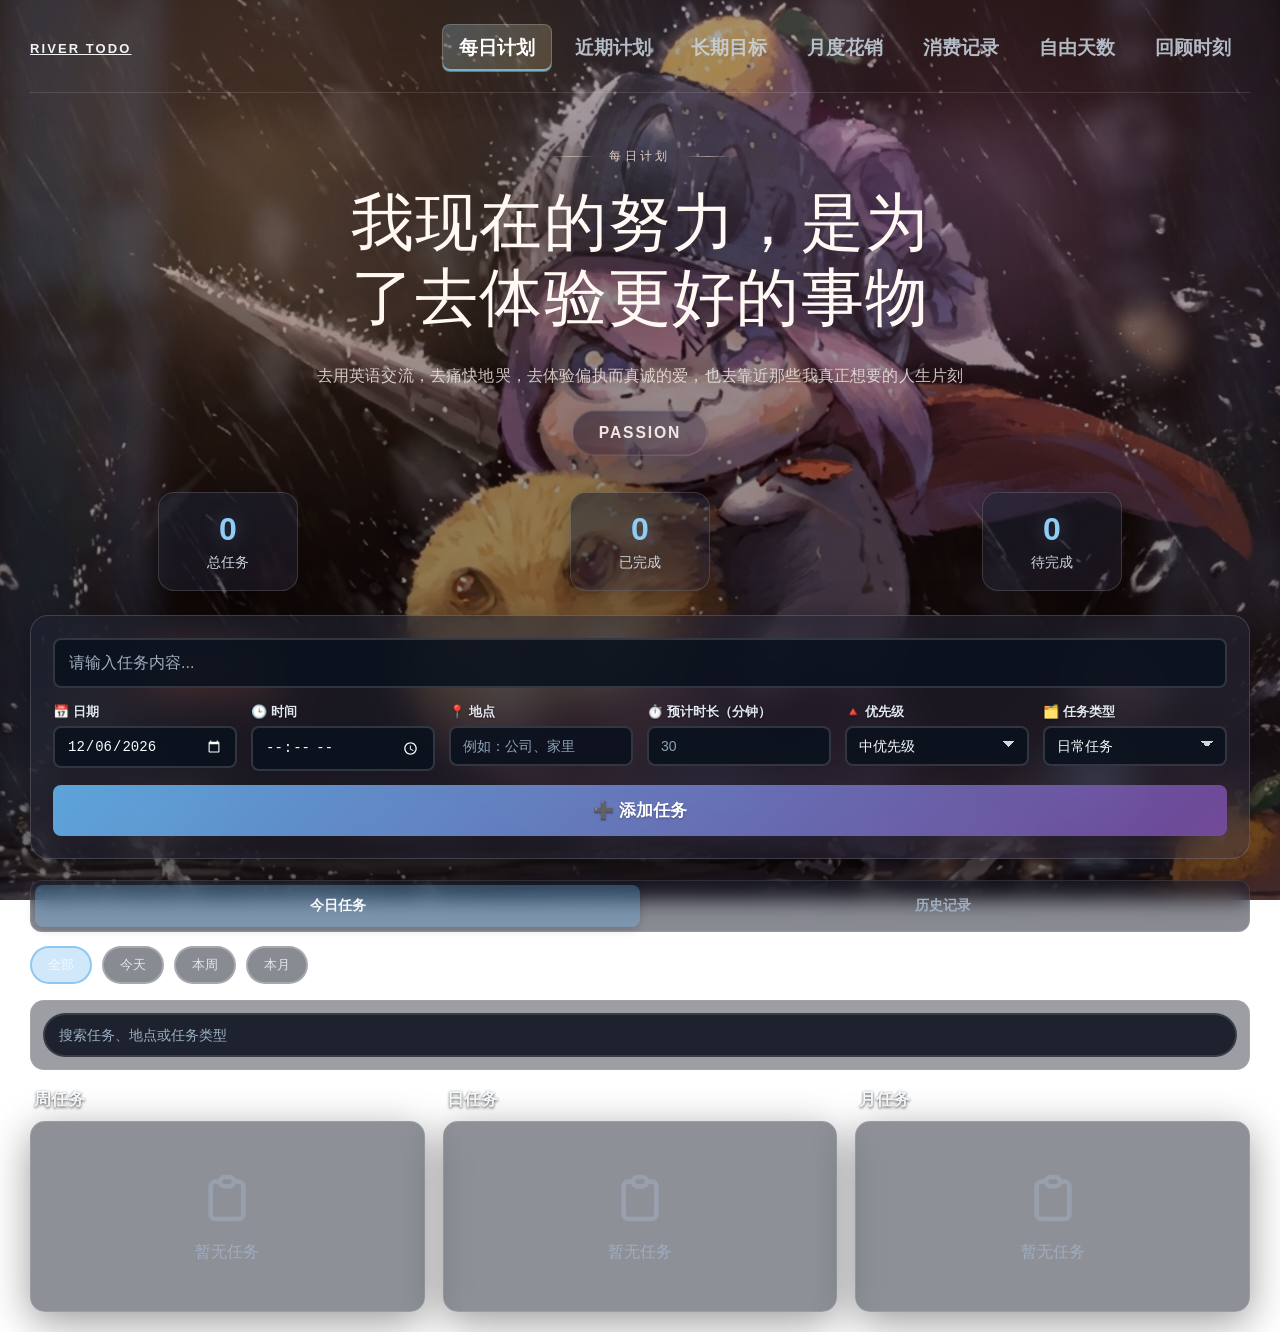
==== commit 89f71ec2: "feat(h5): 增加消费分层与自由天数" ====
--- a/index.html
+++ b/index.html
@@ -1045,6 +1045,7 @@
         <a class="nav-link" href="goals.html#overview">长期目标</a>
         <a class="nav-link" href="budget.html">月度花销</a>
         <a class="nav-link" href="expenses.html">消费记录</a>
+        <a class="nav-link" href="freedom.html">自由天数</a>
         <a class="nav-link" href="moments.html">回顾时刻</a>
       </div>
     </nav>
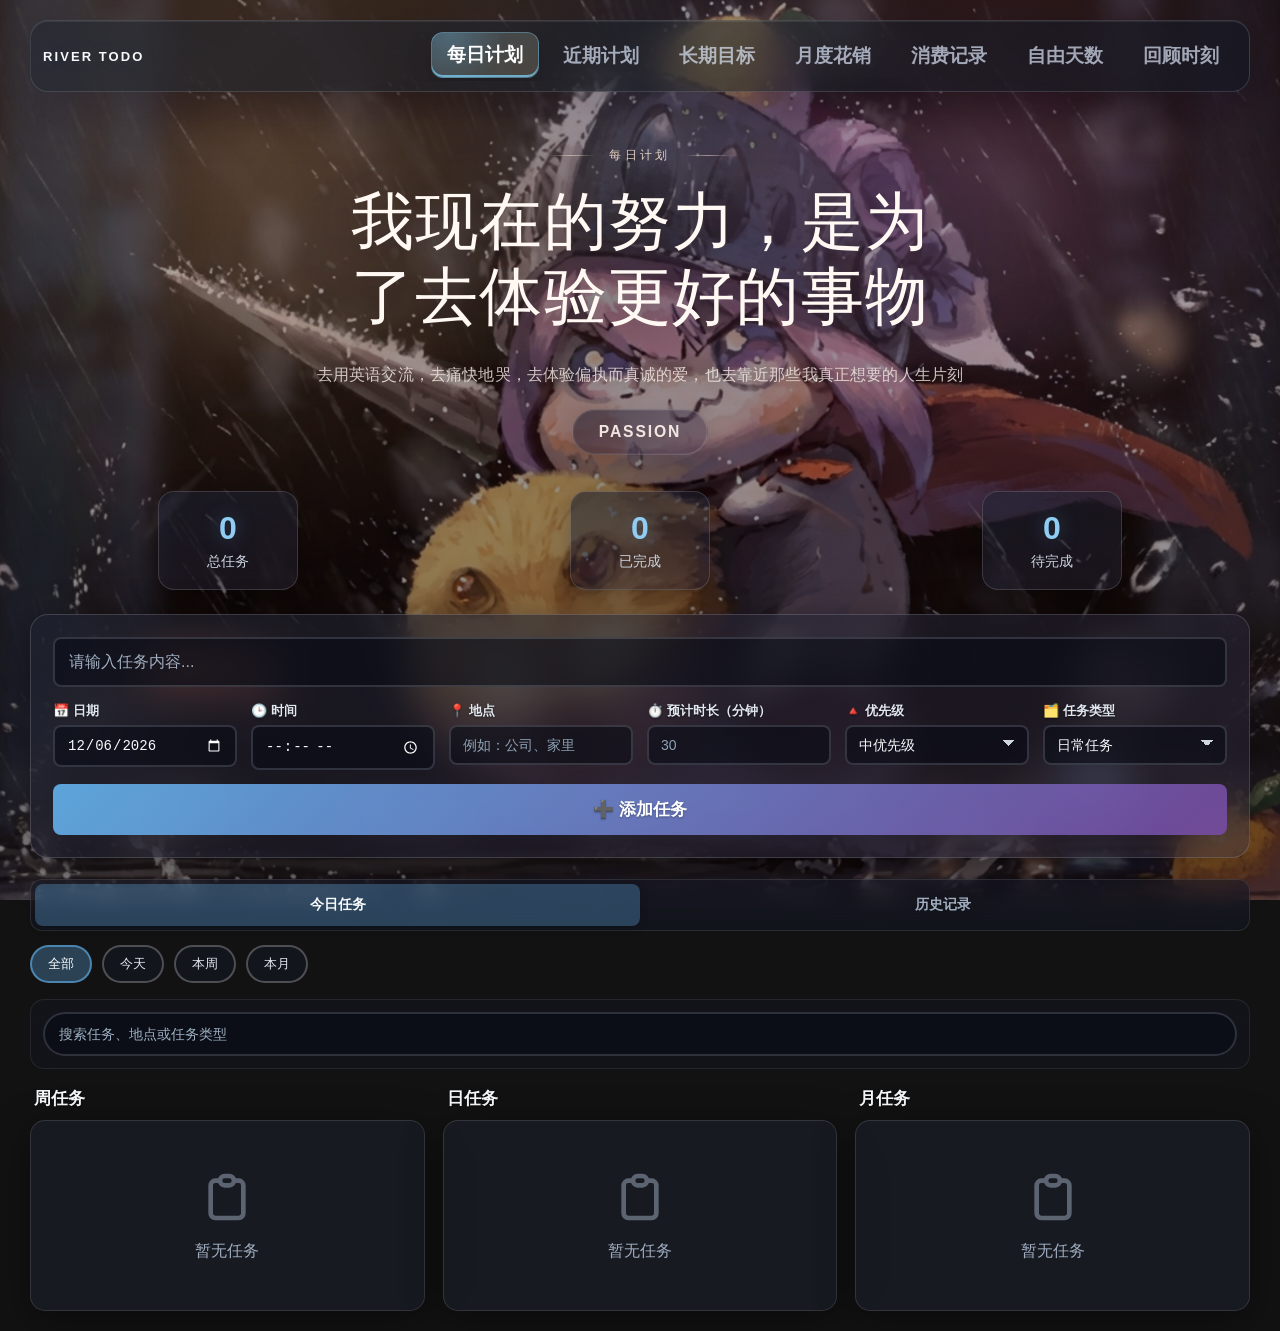
==== commit 214ead6e: "feat(h5): 优化全站动效和手机端体验" ====
--- a/index.html
+++ b/index.html
@@ -4,6 +4,8 @@
   <meta charset="UTF-8" />
   <meta name="viewport" content="width=device-width, initial-scale=1.0" />
   <title>每日计划 | 去体验更好的事物</title>
+  <link rel="icon" href="data:," />
+  <link rel="preload" as="image" href="assets/bg.png" />
   <link rel="stylesheet" href="styles/motion.css" />
   <style>
     @font-face {
--- a/styles/motion.css
+++ b/styles/motion.css
@@ -1,8 +1,13 @@
 ﻿:root {
   --motion-fast: 190ms;
-  --motion-base: 280ms;
+  --motion-base: 220ms;
+  --motion-page-leave: 140ms;
+  --motion-top-nav-leave: 90ms;
   --motion-slow: 380ms;
+  --motion-stage-pop: 420ms;
+  --motion-item-pop: 320ms;
   --motion-ease: cubic-bezier(0.22, 1, 0.36, 1);
+  --motion-ease-pop: cubic-bezier(0.18, 0.92, 0.22, 1);
   --motion-shift-sm: 10px;
   --motion-shift-md: 18px;
   --hover-pop-ms: 460ms;
@@ -13,31 +18,51 @@
 
 html.motion-enabled body {
   transition:
-    opacity var(--motion-base) var(--motion-ease),
-    transform var(--motion-base) var(--motion-ease),
-    filter var(--motion-base) var(--motion-ease);
+    opacity var(--motion-page-leave) var(--motion-ease),
+    transform var(--motion-page-leave) var(--motion-ease),
+    filter var(--motion-page-leave) var(--motion-ease);
 }
 
 html.motion-enabled body.page-leaving {
-  opacity: 0;
-  transform: translateY(var(--motion-shift-sm));
+  opacity: 0.72;
+  transform: translateY(6px);
   filter: saturate(0.98);
+}
+
+html.motion-enabled body.page-leaving--top-nav {
+  transition-duration: var(--motion-top-nav-leave);
+  opacity: 0.86;
+  transform: translateY(3px);
 }
 
 html.motion-enabled [data-motion-stage],
 html.motion-enabled [data-motion-item] {
   will-change: opacity, transform;
   backface-visibility: hidden;
+  transform-style: preserve-3d;
+}
+
+html.motion-enabled body:not(.page-ready) [data-motion-stage],
+html.motion-enabled body:not(.page-ready) [data-motion-item] {
+  opacity: 0;
+}
+
+html.motion-enabled body:not(.page-ready) [data-motion-stage] {
+  transform: translate3d(0, -14px, 0) scale(0.992);
+}
+
+html.motion-enabled body:not(.page-ready) [data-motion-item] {
+  transform: translate3d(0, -10px, 0) scale(0.988);
 }
 
 html.motion-enabled body.page-ready [data-motion-stage] {
-  animation: motion-stage-in var(--motion-slow) var(--motion-ease) both;
-  animation-delay: calc(var(--motion-order, 0) * 72ms);
+  animation: motion-stage-in var(--motion-stage-pop) var(--motion-ease-pop) both;
+  animation-delay: calc(var(--motion-order, 0) * 58ms);
 }
 
 html.motion-enabled body.page-ready [data-motion-item] {
-  animation: motion-item-in var(--motion-base) var(--motion-ease) both;
-  animation-delay: calc(150ms + (var(--motion-item-order, 0) * 46ms));
+  animation: motion-item-in var(--motion-item-pop) var(--motion-ease-pop) both;
+  animation-delay: calc(90ms + (var(--motion-item-order, 0) * 34ms));
 }
 
 html.motion-enabled .motion-swap,
@@ -92,22 +117,32 @@
 @keyframes motion-stage-in {
   from {
     opacity: 0;
-    transform: translateY(var(--motion-shift-md));
+    transform: translate3d(0, -16px, 0) scale(0.992);
+    filter: saturate(0.96) brightness(0.98);
+  }
+  62% {
+    opacity: 1;
   }
   to {
     opacity: 1;
-    transform: translateY(0);
+    transform: translate3d(0, 0, 0) scale(1);
+    filter: none;
   }
 }
 
 @keyframes motion-item-in {
   from {
     opacity: 0;
-    transform: translateY(14px);
+    transform: translate3d(0, -12px, 0) scale(0.985);
+    filter: saturate(0.96) brightness(0.98);
+  }
+  70% {
+    opacity: 1;
   }
   to {
     opacity: 1;
-    transform: translateY(0);
+    transform: translate3d(0, 0, 0) scale(1);
+    filter: none;
   }
 }
 
@@ -143,6 +178,23 @@
     transform: translate3d(0, var(--hover-rest-lift), 0);
     box-shadow: var(--hover-pop-shadow);
     filter: brightness(1.015) saturate(1.02);
+  }
+}
+
+@media (max-width: 760px) {
+  :root {
+    --motion-stage-pop: 300ms;
+    --motion-item-pop: 240ms;
+    --motion-shift-sm: 6px;
+    --motion-shift-md: 10px;
+  }
+
+  html.motion-enabled body.page-ready [data-motion-stage] {
+    animation-delay: calc(var(--motion-order, 0) * 34ms);
+  }
+
+  html.motion-enabled body.page-ready [data-motion-item] {
+    animation-delay: calc(56ms + (var(--motion-item-order, 0) * 22ms));
   }
 }
 
@@ -400,3 +452,15 @@
     box-shadow: none !important;
   }
 }
+
+html.motion-reduce body,
+html.motion-reduce [data-motion-stage],
+html.motion-reduce [data-motion-item],
+html.motion-reduce .motion-swap,
+html.motion-reduce .motion-section {
+  animation: none !important;
+  transition: none !important;
+  opacity: 1 !important;
+  transform: none !important;
+  filter: none !important;
+}
--- a/styles/page-nav.css
+++ b/styles/page-nav.css
@@ -1,20 +1,50 @@
+:root {
+  color-scheme: dark;
+  --river-bg: #070913;
+  --river-surface: rgba(12, 16, 28, 0.58);
+  --river-surface-strong: rgba(18, 24, 38, 0.74);
+  --river-border: rgba(226, 236, 255, 0.14);
+  --river-border-strong: rgba(226, 236, 255, 0.22);
+  --river-text: #f8fafc;
+  --river-muted: rgba(226, 236, 255, 0.68);
+  --river-soft: rgba(226, 236, 255, 0.46);
+  --river-blue: #7dd3fc;
+  --river-blue-strong: #38bdf8;
+  --river-gold: #f8d36d;
+  --river-danger: #fb7185;
+  --river-glass-blur: 18px;
+  --river-radius-lg: 18px;
+  --river-radius-md: 12px;
+  --river-shadow-soft: 0 18px 54px rgba(2, 6, 23, 0.24);
+}
+
 .site-top-nav {
   display: grid;
   grid-template-columns: auto minmax(0, 1fr);
   align-items: center;
-  gap: 24px;
+  gap: clamp(14px, 2.2vw, 24px);
   margin: 0 0 18px;
-  padding: 0 0 16px;
-  border-bottom: 1px solid rgba(255, 255, 255, 0.12);
+  padding: 10px 12px;
+  border: 1px solid var(--river-border);
+  border-radius: var(--river-radius-lg);
+  background:
+    linear-gradient(135deg, rgba(255, 255, 255, 0.06), rgba(255, 255, 255, 0.015)),
+    var(--river-surface);
+  box-shadow: var(--river-shadow-soft), inset 0 1px 0 rgba(255, 255, 255, 0.08);
+  backdrop-filter: blur(var(--river-glass-blur));
+  -webkit-backdrop-filter: blur(var(--river-glass-blur));
+  contain: layout paint;
 }
 
 .site-top-nav__brand {
-  color: rgba(248, 250, 252, 0.96);
+  color: var(--river-text);
   font-size: 13px;
   font-weight: 800;
   letter-spacing: 0.16em;
   text-transform: uppercase;
   white-space: nowrap;
+  text-decoration: none;
+  text-shadow: 0 0 20px rgba(125, 211, 252, 0.18);
 }
 
 .site-top-nav .page-nav,
@@ -22,11 +52,12 @@
   display: flex;
   flex-wrap: nowrap;
   justify-content: flex-end;
-  gap: 6px;
+  gap: 8px;
   margin: 0;
-  padding: 4px 2px;
+  padding: 2px;
   overflow-x: auto;
   scrollbar-width: none;
+  scroll-padding-inline: 12px;
 }
 
 .site-top-nav .page-nav::-webkit-scrollbar,
@@ -41,65 +72,127 @@
   flex: 0 0 auto;
   width: auto;
   min-width: max-content;
-  min-height: 44px;
-  padding: 10px 16px;
-  border-radius: 8px;
+  min-height: 40px;
+  padding: 9px 15px;
+  border-radius: var(--river-radius-md);
   background: transparent;
   border: 1px solid transparent;
   box-shadow: none;
-  color: rgba(203, 213, 225, 0.86);
+  color: var(--river-muted);
   font-size: clamp(1rem, 1.45vw, 1.22rem);
   font-weight: 800;
   letter-spacing: 0;
   text-decoration: none;
   backdrop-filter: none;
-  transition: background 0.18s ease, border-color 0.18s ease, color 0.18s ease, box-shadow 0.18s ease;
+  transform: translate3d(0, 0, 0);
+  transition:
+    background 0.2s ease,
+    border-color 0.2s ease,
+    color 0.2s ease,
+    box-shadow 0.2s ease,
+    transform 0.2s ease;
 }
 
 .site-top-nav .nav-link:hover,
 .site-top-nav .nav-link:focus-visible {
-  background: rgba(255, 255, 255, 0.07);
-  border-color: rgba(255, 255, 255, 0.12);
-  color: #f8fafc;
-  transform: none;
+  background: rgba(255, 255, 255, 0.075);
+  border-color: var(--river-border-strong);
+  color: var(--river-text);
+  transform: translate3d(0, -1px, 0);
 }
 
 .site-top-nav .nav-link.active {
   background:
-    linear-gradient(135deg, rgba(125, 211, 252, 0.18), rgba(251, 191, 36, 0.12)),
-    rgba(255, 255, 255, 0.08);
-  border-color: rgba(255, 255, 255, 0.2);
+    radial-gradient(circle at 18% 0%, rgba(125, 211, 252, 0.22), transparent 55%),
+    linear-gradient(135deg, rgba(125, 211, 252, 0.16), rgba(248, 211, 109, 0.11)),
+    rgba(255, 255, 255, 0.075);
+  border-color: rgba(125, 211, 252, 0.34);
   color: #ffffff;
-  box-shadow: inset 0 -2px 0 rgba(125, 211, 252, 0.76);
-  transform: none;
+  box-shadow:
+    inset 0 -2px 0 rgba(125, 211, 252, 0.74),
+    0 10px 26px rgba(2, 8, 23, 0.18);
+  transform: translate3d(0, -1px, 0);
 }
 
 .site-top-nav .nav-link:focus-visible {
-  outline: 2px solid rgba(125, 211, 252, 0.58);
+  outline: 2px solid rgba(125, 211, 252, 0.74);
+  outline-offset: 3px;
+}
+
+.site-top-nav .nav-link:active {
+  transform: translate3d(0, 0, 0) scale(0.985);
+}
+
+body:not(.bass-ledger-page):not(.river-star-page) :where(.glass-panel, .section-card, .kpi-card, .record-item, .freedom-core, .freedom-panel, .freedom-stage) {
+  border-color: var(--river-border);
+  box-shadow: var(--river-shadow-soft), inset 0 1px 0 rgba(255, 255, 255, 0.07);
+}
+
+body:not(.bass-ledger-page):not(.river-star-page) :where(input, textarea, select) {
+  border-color: rgba(226, 236, 255, 0.16);
+  background-color: rgba(8, 12, 22, 0.58);
+  transition:
+    border-color 0.18s ease,
+    box-shadow 0.18s ease,
+    background-color 0.18s ease;
+}
+
+body:not(.bass-ledger-page):not(.river-star-page) :where(input, textarea, select):focus {
+  border-color: rgba(125, 211, 252, 0.62);
+  box-shadow: 0 0 0 3px rgba(125, 211, 252, 0.13);
+  outline: none;
+}
+
+body:not(.bass-ledger-page):not(.river-star-page) :where(button, a, input, textarea, select):focus-visible {
+  outline: 2px solid rgba(125, 211, 252, 0.72);
   outline-offset: 3px;
 }
 
 @media (max-width: 760px) {
   .site-top-nav {
     grid-template-columns: 1fr;
-    gap: 10px;
+    gap: 8px;
     margin-bottom: 14px;
-    padding-bottom: 12px;
+    padding: 9px;
+    border-radius: 16px;
+    width: 100%;
+    overflow: hidden;
   }
 
   .site-top-nav__brand {
     font-size: 12px;
+    padding-inline: 2px;
   }
 
   .site-top-nav .page-nav,
   .site-top-nav__links {
     justify-content: flex-start;
     margin-inline: -2px;
+    padding: 2px 2px 4px;
+    scroll-snap-type: x proximity;
+    mask-image: linear-gradient(90deg, transparent 0, #000 12px, #000 calc(100% - 18px), transparent 100%);
   }
 
   .site-top-nav .nav-link {
-    min-height: 42px;
-    padding: 9px 14px;
-    font-size: 1rem;
+    flex: 0 0 auto;
+    width: auto;
+    min-height: 38px;
+    padding: 8px 12px;
+    font-size: 0.95rem;
+    scroll-snap-align: start;
+    white-space: nowrap;
   }
 }
+
+@media (max-width: 430px) {
+  .site-top-nav {
+    margin-bottom: 12px;
+    border-radius: 14px;
+  }
+
+  .site-top-nav .nav-link {
+    min-height: 36px;
+    padding: 7px 10px;
+    font-size: 0.9rem;
+  }
+}
